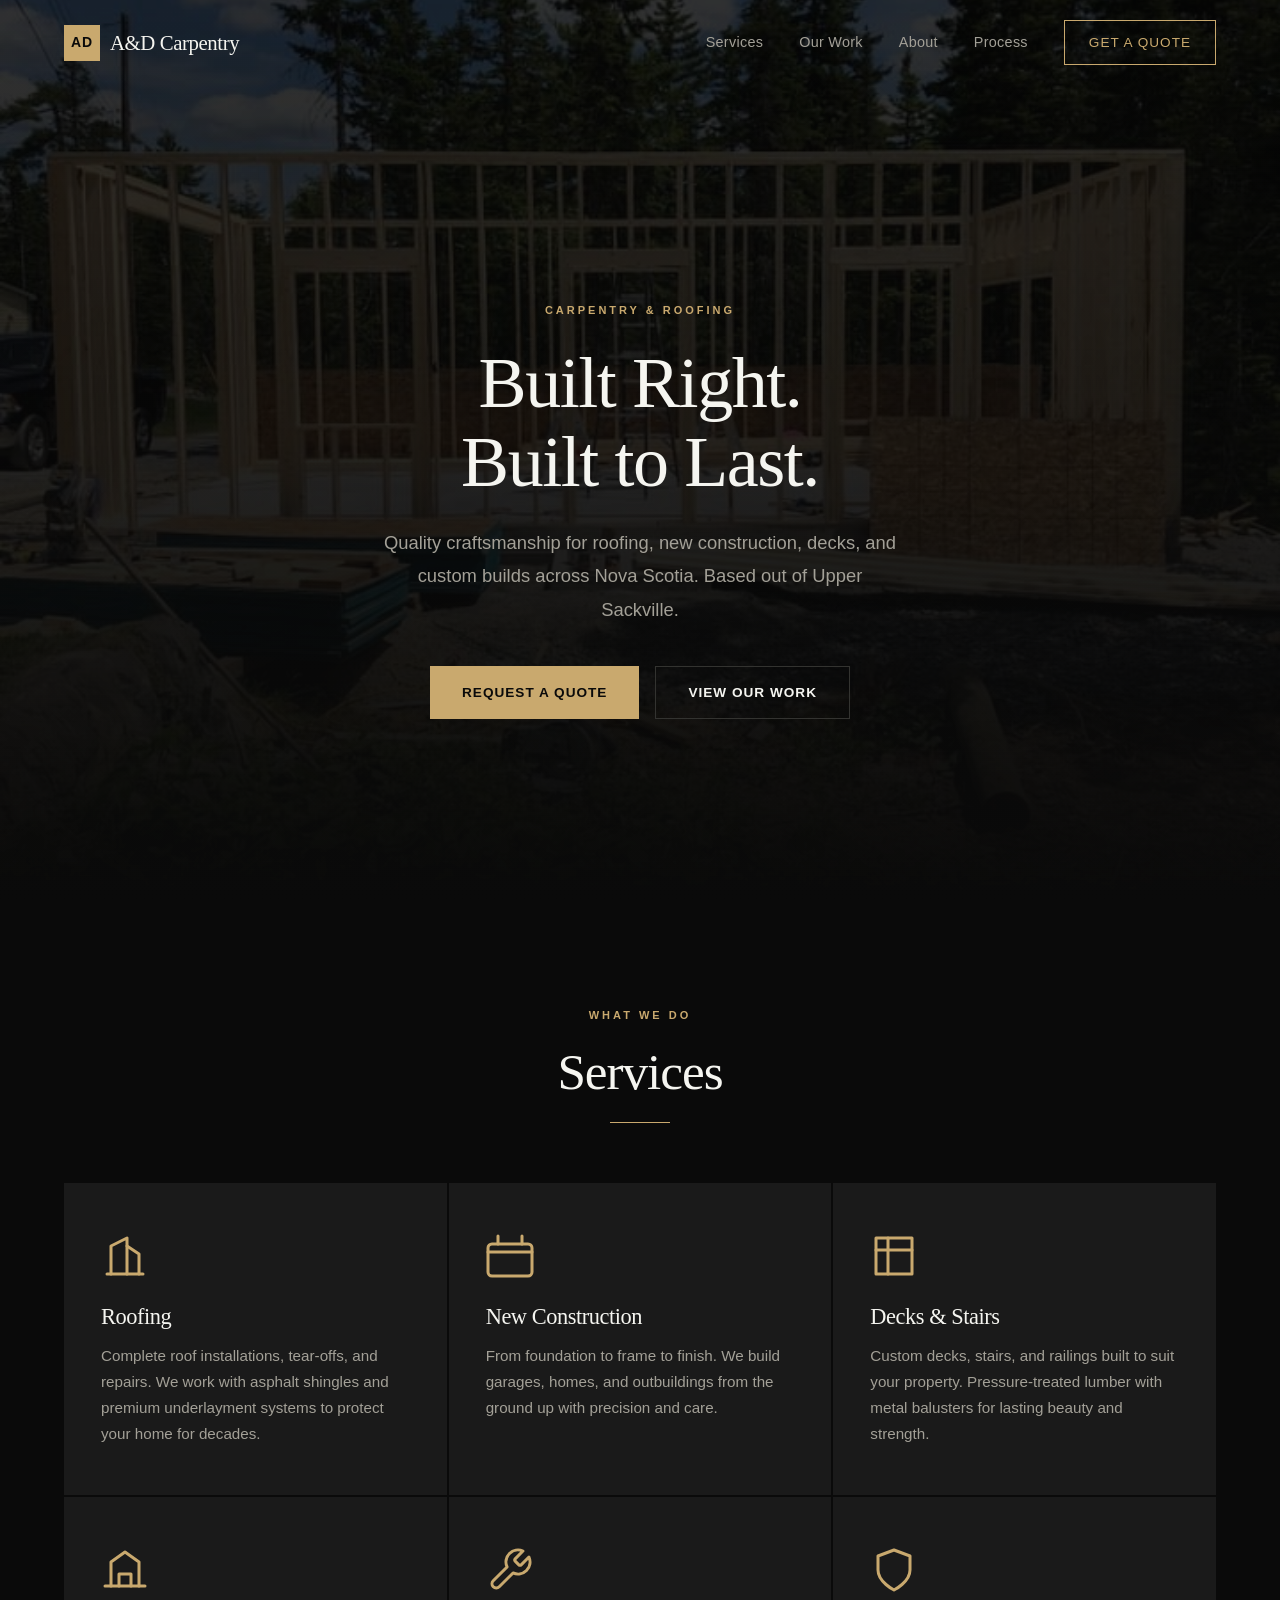
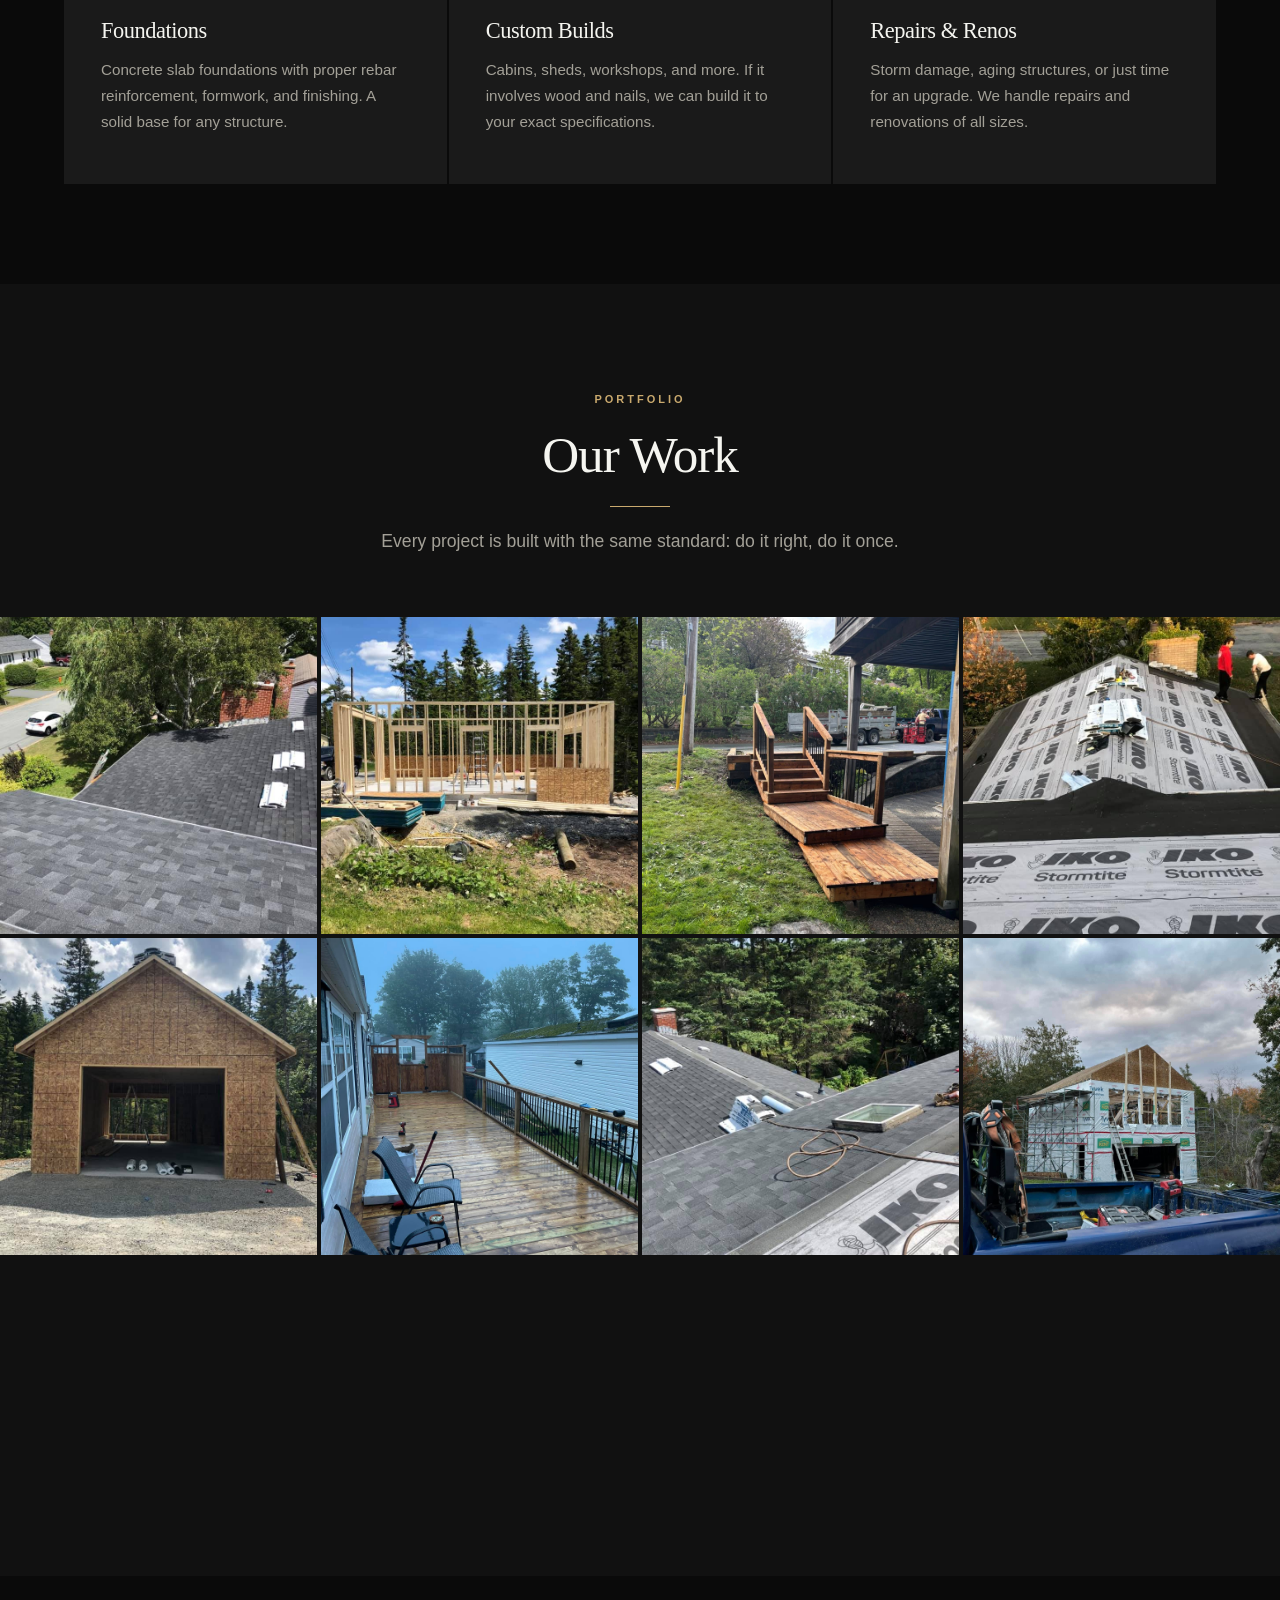
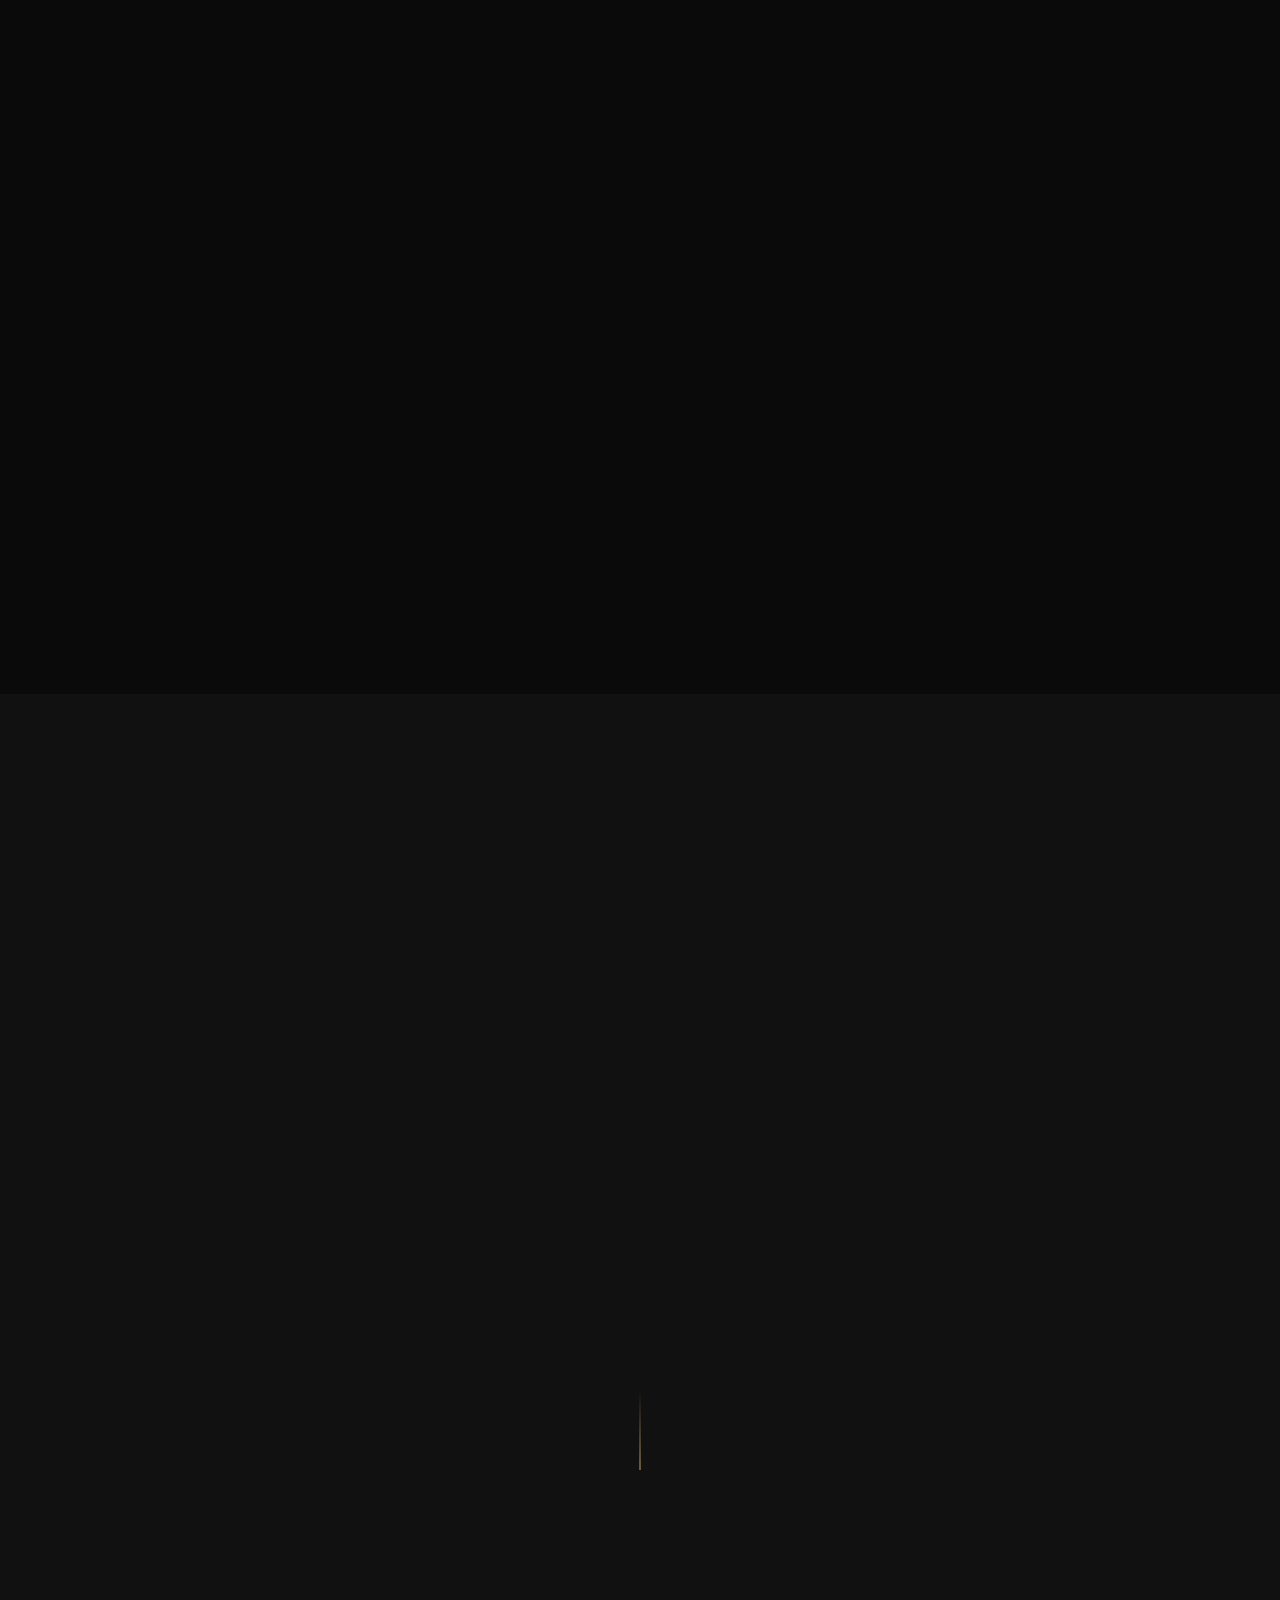
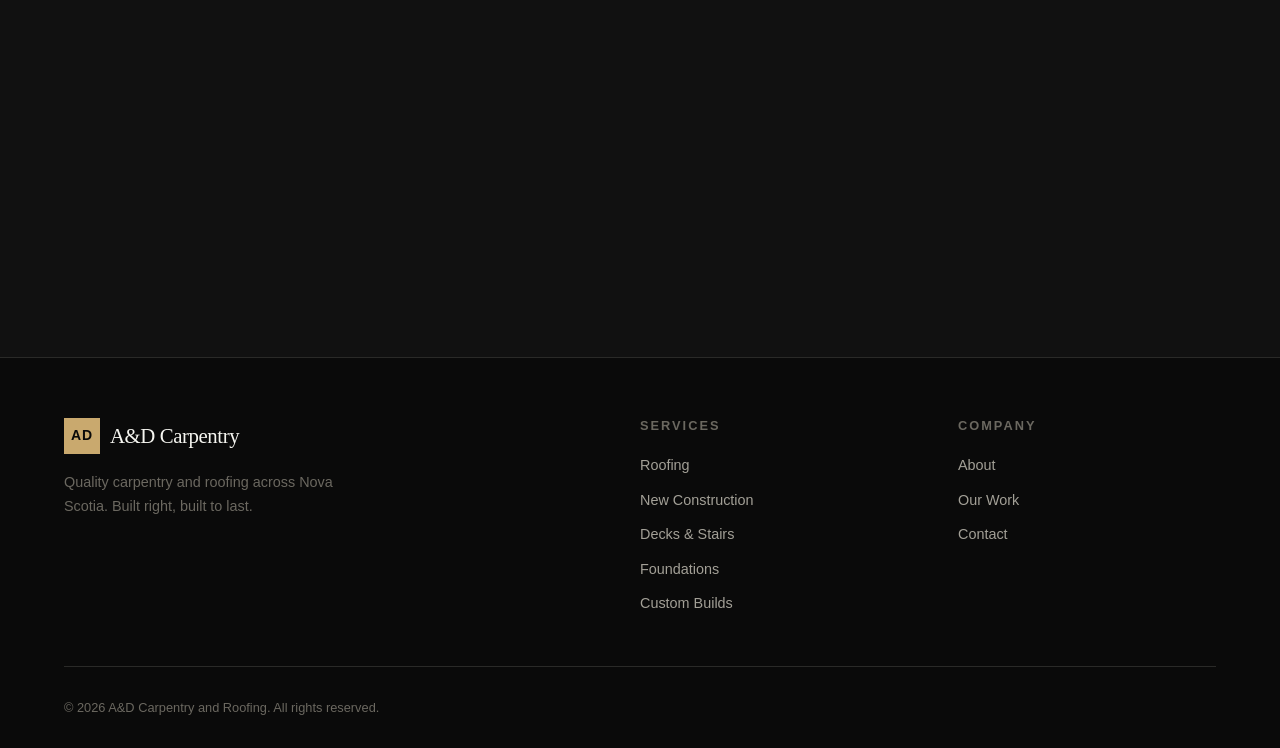
==== index.html @ d1810c93 "Center hero text and buttons on homepage Co-Authored-By: Claude Opus 4.6 <noreply@anthropic.com>" ====
<!DOCTYPE html>
<html lang="en">
<head>
  <meta charset="UTF-8">
  <meta name="viewport" content="width=device-width, initial-scale=1.0">
  <title>A&D Carpentry and Roofing | Nova Scotia</title>
  <meta name="description" content="Premium carpentry and roofing services in Nova Scotia. New construction, roofing, decks, foundations, and custom builds by Andrew and the A&D team.">
  <link rel="stylesheet" href="css/styles.css">
  <link rel="icon" type="image/svg+xml" href="data:image/svg+xml,%3Csvg xmlns='http://www.w3.org/2000/svg' viewBox='0 0 32 32'%3E%3Crect width='32' height='32' fill='%23c9a96e'/%3E%3Ctext x='50%25' y='55%25' dominant-baseline='middle' text-anchor='middle' fill='%230a0a0a' font-family='Georgia' font-weight='400' font-size='15'%3EAD%3C/text%3E%3C/svg%3E">
</head>
<body>

  <!-- Navigation -->
  <nav class="navbar" id="navbar">
    <div class="container">
      <a href="index" class="nav-logo">
        <div class="nav-logo-icon">AD</div>
        A&D Carpentry
      </a>
      <div class="nav-links" id="navLinks">
        <a href="#services">Services</a>
        <a href="#work">Our Work</a>
        <a href="#about">About</a>
        <a href="#process">Process</a>
        <a href="contact" class="nav-cta">Get a Quote</a>
      </div>
      <button class="nav-toggle" id="navToggle" aria-label="Toggle menu">
        <span></span>
        <span></span>
        <span></span>
      </button>
    </div>
  </nav>

  <!-- Hero -->
  <section class="hero">
    <div class="hero-bg">
      <img src="images/a5.jpg" alt="A&D Carpentry building project">
    </div>
    <div class="container">
      <div class="hero-content fade-in">
        <span class="hero-label">Carpentry & Roofing</span>
        <h1>Built Right.<br>Built to Last.</h1>
        <p>Quality craftsmanship for roofing, new construction, decks, and custom builds across Nova Scotia. Based out of Upper Sackville.</p>
        <div class="hero-buttons">
          <a href="contact" class="btn btn-primary">Request a Quote</a>
          <a href="#work" class="btn btn-outline">View Our Work</a>
        </div>
      </div>
    </div>
  </section>

  <!-- Services -->
  <section class="section" id="services">
    <div class="container">
      <div class="text-center fade-in">
        <span class="section-label">What We Do</span>
        <h2 class="section-title">Services</h2>
        <div class="divider"></div>
      </div>

      <div class="services-grid stagger-children">
        <div class="service-card">
          <div class="service-icon">
            <svg xmlns="http://www.w3.org/2000/svg" viewBox="0 0 24 24" stroke-linecap="round" stroke-linejoin="round"><path d="M3 21h18"/><path d="M5 21V7l8-4v18"/><path d="M19 21V11l-6-4"/></svg>
          </div>
          <h3>Roofing</h3>
          <p>Complete roof installations, tear-offs, and repairs. We work with asphalt shingles and premium underlayment systems to protect your home for decades.</p>
        </div>
        <div class="service-card">
          <div class="service-icon">
            <svg xmlns="http://www.w3.org/2000/svg" viewBox="0 0 24 24" stroke-linecap="round" stroke-linejoin="round"><rect x="1" y="6" width="22" height="16" rx="2"/><path d="M1 10h22"/><path d="M6 6V2"/><path d="M18 6V2"/></svg>
          </div>
          <h3>New Construction</h3>
          <p>From foundation to frame to finish. We build garages, homes, and outbuildings from the ground up with precision and care.</p>
        </div>
        <div class="service-card">
          <div class="service-icon">
            <svg xmlns="http://www.w3.org/2000/svg" viewBox="0 0 24 24" stroke-linecap="round" stroke-linejoin="round"><path d="M3 3h18v18H3z"/><path d="M3 9h18"/><path d="M9 3v18"/></svg>
          </div>
          <h3>Decks & Stairs</h3>
          <p>Custom decks, stairs, and railings built to suit your property. Pressure-treated lumber with metal balusters for lasting beauty and strength.</p>
        </div>
        <div class="service-card">
          <div class="service-icon">
            <svg xmlns="http://www.w3.org/2000/svg" viewBox="0 0 24 24" stroke-linecap="round" stroke-linejoin="round"><path d="M2 20h20"/><path d="M5 20V8l7-5 7 5v12"/><path d="M9 20v-6h6v6"/></svg>
          </div>
          <h3>Foundations</h3>
          <p>Concrete slab foundations with proper rebar reinforcement, formwork, and finishing. A solid base for any structure.</p>
        </div>
        <div class="service-card">
          <div class="service-icon">
            <svg xmlns="http://www.w3.org/2000/svg" viewBox="0 0 24 24" stroke-linecap="round" stroke-linejoin="round"><path d="M14.7 6.3a1 1 0 0 0 0 1.4l1.6 1.6a1 1 0 0 0 1.4 0l3.77-3.77a6 6 0 0 1-7.94 7.94l-6.91 6.91a2.12 2.12 0 0 1-3-3l6.91-6.91a6 6 0 0 1 7.94-7.94l-3.76 3.76z"/></svg>
          </div>
          <h3>Custom Builds</h3>
          <p>Cabins, sheds, workshops, and more. If it involves wood and nails, we can build it to your exact specifications.</p>
        </div>
        <div class="service-card">
          <div class="service-icon">
            <svg xmlns="http://www.w3.org/2000/svg" viewBox="0 0 24 24" stroke-linecap="round" stroke-linejoin="round"><path d="M12 22s8-4 8-10V5l-8-3-8 3v7c0 6 8 10 8 10z"/></svg>
          </div>
          <h3>Repairs & Renos</h3>
          <p>Storm damage, aging structures, or just time for an upgrade. We handle repairs and renovations of all sizes.</p>
        </div>
      </div>
    </div>
  </section>

  <!-- Gallery -->
  <section class="section" id="work" style="background: var(--bg-secondary); padding-bottom: 0;">
    <div class="container">
      <div class="text-center fade-in">
        <span class="section-label">Portfolio</span>
        <h2 class="section-title">Our Work</h2>
        <div class="divider"></div>
        <p class="section-subtitle" style="margin: 0 auto;">Every project is built with the same standard: do it right, do it once.</p>
      </div>
    </div>
    <div class="gallery-grid" style="margin-top: 60px;">
      <div class="gallery-item scale-in"><img src="images/an.jpg" alt="Roofing project - shingle installation"></div>
      <div class="gallery-item scale-in"><img src="images/a5.jpg" alt="New construction framing"></div>
      <div class="gallery-item scale-in"><img src="images/an7.jpg" alt="Custom deck with stairs and railings"></div>
      <div class="gallery-item scale-in"><img src="images/and1.jpg" alt="Roof underlayment installation"></div>
      <div class="gallery-item scale-in"><img src="images/a6.jpg" alt="Garage construction"></div>
      <div class="gallery-item scale-in"><img src="images/an10.jpg" alt="Finished deck with metal railings"></div>
      <div class="gallery-item scale-in"><img src="images/and2.jpg" alt="Completed roof with skylights"></div>
      <div class="gallery-item scale-in"><img src="images/an9.jpg" alt="New home construction"></div>
      <div class="gallery-item scale-in"><img src="images/a4.jpg" alt="Concrete foundation slab"></div>
      <div class="gallery-item scale-in"><img src="images/an3.jpg" alt="Foundation formwork with rebar"></div>
      <div class="gallery-item scale-in"><img src="images/and.jpg" alt="Cabin build in progress"></div>
      <div class="gallery-item scale-in"><img src="images/and3.jpg" alt="Roofing work in progress"></div>
    </div>
  </section>

  <!-- About -->
  <section class="section" id="about">
    <div class="container">
      <div class="about-grid">
        <div class="about-image slide-left">
          <img src="images/an9.jpg" alt="A&D Carpentry construction project">
        </div>
        <div class="about-text slide-right">
          <span class="section-label">About Us</span>
          <h2>Honest Work,<br>Every Time</h2>
          <p>A&D Carpentry and Roofing is based out of Upper Sackville, Nova Scotia, owned and operated by Andrew. We take pride in doing things the right way — quality materials, solid craftsmanship, and clear communication from start to finish.</p>
          <p>Whether it's a full roof replacement, a new garage build, or a custom deck, we treat every project like it's our own. No shortcuts, no surprises.</p>
          <div class="about-stats">
            <div>
              <span class="stat-number">100%</span>
              <span class="stat-label">Hands-On</span>
            </div>
            <div>
              <span class="stat-number">NS</span>
              <span class="stat-label">Based</span>
            </div>
            <div>
              <span class="stat-number">A&D</span>
              <span class="stat-label">Quality</span>
            </div>
          </div>
        </div>
      </div>
    </div>
  </section>

  <!-- Process -->
  <section class="section" id="process" style="background: var(--bg-secondary);">
    <div class="container">
      <div class="text-center fade-in">
        <span class="section-label">How It Works</span>
        <h2 class="section-title">Our Process</h2>
        <div class="divider"></div>
      </div>

      <div class="process-grid stagger-children">
        <div class="process-step">
          <div class="process-number">01</div>
          <h3>Consultation</h3>
          <p>Tell us about your project. We'll discuss your needs, timeline, and budget to make sure we're the right fit.</p>
        </div>
        <div class="process-step">
          <div class="process-number">02</div>
          <h3>Site Visit & Quote</h3>
          <p>We visit your property, take measurements, and provide a clear, detailed quote with no hidden costs.</p>
        </div>
        <div class="process-step">
          <div class="process-number">03</div>
          <h3>Build</h3>
          <p>Once approved, we get to work. We keep you updated throughout and maintain a clean, safe job site.</p>
        </div>
        <div class="process-step">
          <div class="process-number">04</div>
          <h3>Walkthrough</h3>
          <p>When the job is done, we walk through everything together to make sure you're completely satisfied.</p>
        </div>
      </div>
    </div>
  </section>

  <!-- CTA -->
  <section class="cta-section">
    <div class="container scale-in">
      <span class="section-label">Ready to Build?</span>
      <h2>Let's Talk About<br>Your Project</h2>
      <p>Get in touch for a free consultation and quote. No pressure, no obligations.</p>
      <a href="contact" class="btn btn-primary">Get a Free Quote</a>
    </div>
  </section>

  <!-- Footer -->
  <footer class="footer">
    <div class="container">
      <div class="footer-grid">
        <div class="footer-brand">
          <a href="index" class="nav-logo">
            <div class="nav-logo-icon">AD</div>
            A&D Carpentry
          </a>
          <p>Quality carpentry and roofing across Nova Scotia. Built right, built to last.</p>
        </div>
        <div class="footer-col">
          <h4>Services</h4>
          <a href="#services">Roofing</a>
          <a href="#services">New Construction</a>
          <a href="#services">Decks & Stairs</a>
          <a href="#services">Foundations</a>
          <a href="#services">Custom Builds</a>
        </div>
        <div class="footer-col">
          <h4>Company</h4>
          <a href="#about">About</a>
          <a href="#work">Our Work</a>
          <a href="contact">Contact</a>
        </div>
      </div>
      <div class="footer-bottom">
        <p>&copy; 2026 A&D Carpentry and Roofing. All rights reserved.</p>
      </div>
    </div>
  </footer>

  <script src="js/script.js"></script>
</body>
</html>
---- css/styles.css ----
/* ===== RESET & BASE ===== */
*, *::before, *::after {
  margin: 0;
  padding: 0;
  box-sizing: border-box;
}

:root {
  --bg-primary: #0a0a0a;
  --bg-secondary: #111111;
  --bg-card: #1a1a1a;
  --bg-card-hover: #222222;
  --text-primary: #f5f5f0;
  --text-secondary: #a3a097;
  --text-muted: #6b6860;
  --accent: #c9a96e;
  --accent-hover: #dbb97e;
  --accent-dark: #a68b52;
  --border: #2a2a28;
  --border-light: #333330;
  --font-main: 'Inter', -apple-system, BlinkMacSystemFont, 'Segoe UI', sans-serif;
  --font-display: 'Georgia', 'Times New Roman', serif;
  --container: 1200px;
  --radius: 4px;
  --transition: 0.3s ease;
}

html {
  scroll-behavior: smooth;
  -webkit-font-smoothing: antialiased;
}

body {
  font-family: var(--font-main);
  background: var(--bg-primary);
  color: var(--text-primary);
  line-height: 1.7;
  overflow-x: hidden;
}

a {
  color: inherit;
  text-decoration: none;
}

img {
  max-width: 100%;
  display: block;
}

.container {
  max-width: var(--container);
  margin: 0 auto;
  padding: 0 24px;
}

/* ===== TYPOGRAPHY ===== */
h1, h2, h3, h4 {
  font-family: var(--font-display);
  font-weight: 400;
  line-height: 1.2;
  letter-spacing: -0.02em;
}

.section-label {
  display: inline-block;
  font-size: 11px;
  font-weight: 600;
  letter-spacing: 3px;
  text-transform: uppercase;
  color: var(--accent);
  margin-bottom: 16px;
  font-family: var(--font-main);
}

.section-title {
  font-size: clamp(2rem, 4vw, 3.2rem);
  color: var(--text-primary);
  margin-bottom: 20px;
}

.section-subtitle {
  font-size: 1.1rem;
  color: var(--text-secondary);
  max-width: 600px;
  line-height: 1.7;
}

/* ===== NAVBAR ===== */
.navbar {
  position: fixed;
  top: 0;
  left: 0;
  right: 0;
  z-index: 1000;
  padding: 20px 0;
  transition: all var(--transition);
  background: transparent;
}

.navbar.scrolled {
  background: rgba(10, 10, 10, 0.95);
  backdrop-filter: blur(20px);
  padding: 14px 0;
  border-bottom: 1px solid var(--border);
}

.navbar .container {
  display: flex;
  align-items: center;
  justify-content: space-between;
}

.nav-logo {
  display: flex;
  align-items: center;
  gap: 10px;
  font-family: var(--font-display);
  font-size: 1.3rem;
  color: var(--text-primary);
  letter-spacing: -0.02em;
}

.nav-logo-icon {
  width: 36px;
  height: 36px;
  background: var(--accent);
  color: var(--bg-primary);
  display: flex;
  align-items: center;
  justify-content: center;
  font-weight: 700;
  font-size: 14px;
  font-family: var(--font-main);
  letter-spacing: 1px;
}

.nav-links {
  display: flex;
  align-items: center;
  gap: 36px;
}

.nav-links a {
  font-size: 0.9rem;
  color: var(--text-secondary);
  transition: color var(--transition);
  letter-spacing: 0.02em;
}

.nav-links a:hover,
.nav-links a.active {
  color: var(--text-primary);
}

.nav-cta {
  padding: 10px 24px !important;
  border: 1px solid var(--accent) !important;
  color: var(--accent) !important;
  font-size: 0.85rem !important;
  letter-spacing: 1px !important;
  text-transform: uppercase;
  transition: all var(--transition) !important;
}

.nav-cta:hover {
  background: var(--accent) !important;
  color: var(--bg-primary) !important;
}

.nav-toggle {
  display: none;
  flex-direction: column;
  gap: 5px;
  background: none;
  border: none;
  cursor: pointer;
  padding: 4px;
}

.nav-toggle span {
  width: 24px;
  height: 1.5px;
  background: var(--text-primary);
  transition: all var(--transition);
}

.nav-toggle.active span:nth-child(1) {
  transform: rotate(45deg) translate(4px, 4px);
}

.nav-toggle.active span:nth-child(2) {
  opacity: 0;
}

.nav-toggle.active span:nth-child(3) {
  transform: rotate(-45deg) translate(5px, -5px);
}

/* ===== HERO ===== */
.hero {
  min-height: 100vh;
  display: flex;
  align-items: center;
  position: relative;
  overflow: hidden;
}

.hero-bg {
  position: absolute;
  inset: 0;
  z-index: 0;
}

.hero-bg img {
  width: 100%;
  height: 100%;
  object-fit: cover;
  filter: brightness(0.3);
}

.hero-bg::after {
  content: '';
  position: absolute;
  inset: 0;
  background: linear-gradient(
    to bottom,
    rgba(10, 10, 10, 0.4) 0%,
    rgba(10, 10, 10, 0.6) 50%,
    rgba(10, 10, 10, 1) 100%
  );
}

.hero .container {
  position: relative;
  z-index: 1;
}

.hero-content {
  max-width: 700px;
  margin: 0 auto;
  padding-top: 120px;
  text-align: center;
}

.hero-label {
  font-size: 11px;
  font-weight: 600;
  letter-spacing: 3px;
  text-transform: uppercase;
  color: var(--accent);
  margin-bottom: 24px;
  display: block;
}

.hero h1 {
  font-size: clamp(2.8rem, 6vw, 4.5rem);
  color: var(--text-primary);
  margin-bottom: 24px;
  line-height: 1.1;
}

.hero p {
  font-size: 1.15rem;
  color: var(--text-secondary);
  margin: 0 auto 40px;
  max-width: 520px;
  line-height: 1.8;
}

.hero-buttons {
  display: flex;
  gap: 16px;
  flex-wrap: wrap;
  justify-content: center;
}

/* ===== BUTTONS ===== */
.btn {
  display: inline-flex;
  align-items: center;
  gap: 8px;
  padding: 14px 32px;
  font-size: 0.85rem;
  font-weight: 600;
  letter-spacing: 1px;
  text-transform: uppercase;
  font-family: var(--font-main);
  transition: all var(--transition);
  cursor: pointer;
  border: none;
}

.btn-primary {
  background: var(--accent);
  color: var(--bg-primary);
}

.btn-primary:hover {
  background: var(--accent-hover);
}

.btn-outline {
  background: transparent;
  color: var(--text-primary);
  border: 1px solid var(--border-light);
}

.btn-outline:hover {
  border-color: var(--accent);
  color: var(--accent);
}

/* ===== SECTIONS ===== */
.section {
  padding: 100px 0;
}

.text-center {
  text-align: center;
}

/* ===== SERVICES ===== */
.services-grid {
  display: grid;
  grid-template-columns: repeat(3, 1fr);
  gap: 2px;
  margin-top: 60px;
}

.service-card {
  background: var(--bg-card);
  padding: 48px 36px;
  transition: all var(--transition);
  position: relative;
  border: 1px solid transparent;
}

.service-card:hover {
  background: var(--bg-card-hover);
  border-color: var(--border);
}

.service-icon {
  width: 48px;
  height: 48px;
  margin-bottom: 24px;
}

.service-icon svg {
  width: 100%;
  height: 100%;
  stroke: var(--accent);
  fill: none;
  stroke-width: 1.5;
}

.service-card h3 {
  font-size: 1.4rem;
  margin-bottom: 12px;
  color: var(--text-primary);
}

.service-card p {
  color: var(--text-secondary);
  font-size: 0.95rem;
  line-height: 1.7;
}

/* ===== GALLERY ===== */
.gallery-grid {
  display: grid;
  grid-template-columns: repeat(4, 1fr);
  gap: 4px;
  margin-top: 60px;
}

.gallery-item {
  position: relative;
  aspect-ratio: 1;
  overflow: hidden;
  cursor: pointer;
}

.gallery-item img {
  width: 100%;
  height: 100%;
  object-fit: cover;
  transition: transform 0.6s ease;
}

.gallery-item:hover img {
  transform: scale(1.05);
}

.gallery-item::after {
  content: '';
  position: absolute;
  inset: 0;
  background: rgba(10, 10, 10, 0.3);
  opacity: 0;
  transition: opacity var(--transition);
}

.gallery-item:hover::after {
  opacity: 1;
}

.gallery-item.wide {
  grid-column: span 2;
  aspect-ratio: 2/1;
}

/* ===== ABOUT ===== */
.about-grid {
  display: grid;
  grid-template-columns: 1fr 1fr;
  gap: 80px;
  align-items: center;
}

.about-image {
  position: relative;
}

.about-image img {
  width: 100%;
  height: 500px;
  object-fit: cover;
}

.about-image::before {
  content: '';
  position: absolute;
  top: -12px;
  left: -12px;
  right: 12px;
  bottom: 12px;
  border: 1px solid var(--accent);
  z-index: -1;
}

.about-text h2 {
  font-size: clamp(2rem, 3.5vw, 2.8rem);
  margin-bottom: 24px;
}

.about-text p {
  color: var(--text-secondary);
  margin-bottom: 20px;
  font-size: 1.05rem;
}

.about-stats {
  display: grid;
  grid-template-columns: repeat(3, 1fr);
  gap: 24px;
  margin-top: 40px;
  padding-top: 40px;
  border-top: 1px solid var(--border);
}

.stat-number {
  font-family: var(--font-display);
  font-size: 2.4rem;
  color: var(--accent);
  display: block;
  line-height: 1;
  margin-bottom: 8px;
}

.stat-label {
  font-size: 0.85rem;
  color: var(--text-muted);
  text-transform: uppercase;
  letter-spacing: 1px;
}

/* ===== PROCESS ===== */
.process-grid {
  display: grid;
  grid-template-columns: repeat(4, 1fr);
  gap: 2px;
  margin-top: 60px;
}

.process-step {
  background: var(--bg-card);
  padding: 48px 32px;
  position: relative;
}

.process-number {
  font-family: var(--font-display);
  font-size: 4rem;
  color: var(--border);
  line-height: 1;
  margin-bottom: 20px;
}

.process-step h3 {
  font-size: 1.2rem;
  margin-bottom: 12px;
  color: var(--text-primary);
}

.process-step p {
  color: var(--text-secondary);
  font-size: 0.9rem;
  line-height: 1.7;
}

/* ===== CTA ===== */
.cta-section {
  padding: 120px 0;
  background: var(--bg-secondary);
  text-align: center;
  position: relative;
  overflow: hidden;
}

.cta-section::before {
  content: '';
  position: absolute;
  top: 0;
  left: 50%;
  transform: translateX(-50%);
  width: 1px;
  height: 80px;
  background: linear-gradient(to bottom, transparent, var(--accent));
}

.cta-section h2 {
  font-size: clamp(2rem, 4vw, 3rem);
  margin-bottom: 20px;
}

.cta-section p {
  color: var(--text-secondary);
  font-size: 1.1rem;
  max-width: 500px;
  margin: 0 auto 40px;
}

/* ===== CONTACT FORM ===== */
.contact-grid {
  display: grid;
  grid-template-columns: 1fr 1fr;
  gap: 80px;
}

.contact-info h2 {
  font-size: 2.4rem;
  margin-bottom: 20px;
}

.contact-info > p {
  color: var(--text-secondary);
  margin-bottom: 40px;
  font-size: 1.05rem;
}

.contact-detail {
  display: flex;
  gap: 16px;
  align-items: flex-start;
  margin-bottom: 28px;
}

.contact-detail-icon {
  width: 20px;
  height: 20px;
  flex-shrink: 0;
  margin-top: 4px;
}

.contact-detail-icon svg {
  width: 100%;
  height: 100%;
  stroke: var(--accent);
  fill: none;
  stroke-width: 1.5;
}

.contact-detail h4 {
  font-family: var(--font-main);
  font-size: 0.85rem;
  font-weight: 600;
  letter-spacing: 1px;
  text-transform: uppercase;
  color: var(--text-primary);
  margin-bottom: 4px;
}

.contact-detail p {
  color: var(--text-secondary);
  font-size: 0.95rem;
}

.contact-form {
  display: flex;
  flex-direction: column;
  gap: 20px;
}

.form-row {
  display: grid;
  grid-template-columns: 1fr 1fr;
  gap: 20px;
}

.form-group {
  display: flex;
  flex-direction: column;
  gap: 8px;
}

.form-group label {
  font-size: 0.8rem;
  font-weight: 600;
  letter-spacing: 1px;
  text-transform: uppercase;
  color: var(--text-muted);
}

.form-group input,
.form-group select,
.form-group textarea {
  background: var(--bg-card);
  border: 1px solid var(--border);
  color: var(--text-primary);
  padding: 14px 16px;
  font-size: 0.95rem;
  font-family: var(--font-main);
  transition: border-color var(--transition);
  outline: none;
  border-radius: 0;
  -webkit-appearance: none;
}

.form-group input:focus,
.form-group select:focus,
.form-group textarea:focus {
  border-color: var(--accent);
}

.form-group textarea {
  min-height: 140px;
  resize: vertical;
}

.form-group select {
  cursor: pointer;
}

.form-submit {
  background: var(--accent);
  color: var(--bg-primary);
  border: none;
  padding: 16px 32px;
  font-size: 0.85rem;
  font-weight: 600;
  letter-spacing: 1px;
  text-transform: uppercase;
  font-family: var(--font-main);
  cursor: pointer;
  transition: all var(--transition);
  width: fit-content;
}

.form-submit:hover {
  background: var(--accent-hover);
}

.form-submit:disabled {
  opacity: 0.6;
  cursor: not-allowed;
}

/* ===== FOOTER ===== */
.footer {
  padding: 60px 0 30px;
  border-top: 1px solid var(--border);
}

.footer-grid {
  display: grid;
  grid-template-columns: 2fr 1fr 1fr;
  gap: 60px;
  margin-bottom: 40px;
}

.footer-brand p {
  color: var(--text-muted);
  font-size: 0.9rem;
  margin-top: 16px;
  max-width: 300px;
}

.footer-col h4 {
  font-family: var(--font-main);
  font-size: 0.8rem;
  font-weight: 600;
  letter-spacing: 2px;
  text-transform: uppercase;
  color: var(--text-muted);
  margin-bottom: 20px;
}

.footer-col a {
  display: block;
  color: var(--text-secondary);
  font-size: 0.9rem;
  margin-bottom: 10px;
  transition: color var(--transition);
}

.footer-col a:hover {
  color: var(--accent);
}

.footer-bottom {
  padding-top: 30px;
  border-top: 1px solid var(--border);
  display: flex;
  justify-content: space-between;
  align-items: center;
}

.footer-bottom p {
  color: var(--text-muted);
  font-size: 0.8rem;
}

/* ===== PAGE HEADER ===== */
.page-header {
  padding: 180px 0 80px;
  background: var(--bg-secondary);
  border-bottom: 1px solid var(--border);
}

/* ===== ANIMATIONS ===== */
.fade-in {
  opacity: 0;
  transform: translateY(30px);
  transition: opacity 0.8s ease, transform 0.8s ease;
}

.fade-in.visible {
  opacity: 1;
  transform: translateY(0);
}

/* Slide from left */
.slide-left {
  opacity: 0;
  transform: translateX(-60px);
  transition: opacity 0.8s ease, transform 0.8s ease;
}

.slide-left.visible {
  opacity: 1;
  transform: translateX(0);
}

/* Slide from right */
.slide-right {
  opacity: 0;
  transform: translateX(60px);
  transition: opacity 0.8s ease, transform 0.8s ease;
}

.slide-right.visible {
  opacity: 1;
  transform: translateX(0);
}

/* Scale up */
.scale-in {
  opacity: 0;
  transform: scale(0.9);
  transition: opacity 0.8s ease, transform 0.8s ease;
}

.scale-in.visible {
  opacity: 1;
  transform: scale(1);
}

/* Staggered children */
.stagger-children > * {
  opacity: 0;
  transform: translateY(20px);
  transition: opacity 0.6s ease, transform 0.6s ease;
}

.stagger-children.visible > *:nth-child(1) { transition-delay: 0s; }
.stagger-children.visible > *:nth-child(2) { transition-delay: 0.1s; }
.stagger-children.visible > *:nth-child(3) { transition-delay: 0.2s; }
.stagger-children.visible > *:nth-child(4) { transition-delay: 0.3s; }
.stagger-children.visible > *:nth-child(5) { transition-delay: 0.4s; }
.stagger-children.visible > *:nth-child(6) { transition-delay: 0.5s; }

.stagger-children.visible > * {
  opacity: 1;
  transform: translateY(0);
}

/* Hero animations */
@keyframes heroFadeUp {
  from { opacity: 0; transform: translateY(40px); }
  to { opacity: 1; transform: translateY(0); }
}

@keyframes heroLineExpand {
  from { width: 0; }
  to { width: 60px; }
}

@keyframes heroBgZoom {
  from { transform: scale(1.1); }
  to { transform: scale(1); }
}

.hero-bg img {
  animation: heroBgZoom 8s ease-out forwards;
}

.hero-content .hero-label {
  animation: heroFadeUp 0.8s ease 0.2s both;
}

.hero-content h1 {
  animation: heroFadeUp 0.8s ease 0.4s both;
}

.hero-content p {
  animation: heroFadeUp 0.8s ease 0.6s both;
}

.hero-content .hero-buttons {
  animation: heroFadeUp 0.8s ease 0.8s both;
}

/* Divider animation */
.divider {
  width: 0;
  transition: width 0.8s ease;
}

.divider.visible {
  width: 60px;
}

/* Gallery hover lift */
.gallery-item {
  transition: transform 0.4s ease;
}

.gallery-item:hover {
  transform: translateY(-4px);
}

/* Service card line accent */
.service-card::after {
  content: '';
  position: absolute;
  bottom: 0;
  left: 0;
  width: 0;
  height: 2px;
  background: var(--accent);
  transition: width 0.4s ease;
}

.service-card:hover::after {
  width: 100%;
}

/* Process number glow */
.process-step:hover .process-number {
  color: var(--accent);
  transition: color 0.4s ease;
}

/* CTA line animation */
@keyframes lineGrow {
  from { height: 0; }
  to { height: 80px; }
}

.cta-section::before {
  animation: lineGrow 1s ease forwards;
}

/* Stat counter animation */
.stat-number {
  transition: color 0.4s ease;
}

/* Button hover effects */
.btn-primary {
  position: relative;
  overflow: hidden;
}

.btn-primary::after {
  content: '';
  position: absolute;
  top: 50%;
  left: 50%;
  width: 0;
  height: 0;
  background: rgba(255, 255, 255, 0.15);
  border-radius: 50%;
  transform: translate(-50%, -50%);
  transition: width 0.6s ease, height 0.6s ease;
}

.btn-primary:hover::after {
  width: 300px;
  height: 300px;
}

/* Nav link underline effect */
.nav-links a:not(.nav-cta) {
  position: relative;
}

.nav-links a:not(.nav-cta)::after {
  content: '';
  position: absolute;
  bottom: -4px;
  left: 0;
  width: 0;
  height: 1px;
  background: var(--accent);
  transition: width 0.3s ease;
}

.nav-links a:not(.nav-cta):hover::after {
  width: 100%;
}

/* ===== DIVIDER ===== */
.divider {
  height: 1px;
  background: var(--accent);
  margin: 20px auto;
}

/* ===== THANK YOU ===== */
.thankyou-content {
  min-height: 80vh;
  display: flex;
  align-items: center;
  text-align: center;
  padding-top: 100px;
}

.thankyou-icon svg {
  width: 64px;
  height: 64px;
  stroke: var(--accent);
  fill: none;
  stroke-width: 1.5;
  margin: 0 auto 24px;
}

/* ===== RESPONSIVE ===== */
@media (max-width: 1024px) {
  .services-grid {
    grid-template-columns: repeat(2, 1fr);
  }
  .gallery-grid {
    grid-template-columns: repeat(3, 1fr);
  }
  .gallery-item.wide {
    grid-column: span 1;
    aspect-ratio: 1;
  }
  .process-grid {
    grid-template-columns: repeat(2, 1fr);
  }
  .about-grid {
    gap: 40px;
  }
}

@media (max-width: 768px) {
  .nav-links {
    position: fixed;
    top: 0;
    right: -100%;
    width: 100%;
    height: 100vh;
    background: var(--bg-primary);
    flex-direction: column;
    justify-content: center;
    gap: 32px;
    transition: right var(--transition);
    z-index: 999;
  }

  .nav-links.open {
    right: 0;
  }

  .nav-links a {
    font-size: 1.2rem;
  }

  .nav-toggle {
    display: flex;
    z-index: 1001;
  }

  .hero h1 {
    font-size: clamp(2.2rem, 8vw, 3.5rem);
  }

  .hero-content {
    padding-top: 80px;
  }

  .services-grid {
    grid-template-columns: 1fr;
  }

  .gallery-grid {
    grid-template-columns: repeat(2, 1fr);
  }

  .about-grid {
    grid-template-columns: 1fr;
    gap: 40px;
  }

  .about-image::before {
    display: none;
  }

  .about-image img {
    height: 350px;
  }

  .process-grid {
    grid-template-columns: 1fr;
  }

  .contact-grid {
    grid-template-columns: 1fr;
    gap: 60px;
  }

  .footer-grid {
    grid-template-columns: 1fr;
    gap: 30px;
  }

  .footer-bottom {
    flex-direction: column;
    gap: 12px;
    text-align: center;
  }

  .form-row {
    grid-template-columns: 1fr;
  }

  .hero-buttons {
    flex-direction: column;
  }

  .btn {
    justify-content: center;
  }

  .section {
    padding: 70px 0;
  }
}
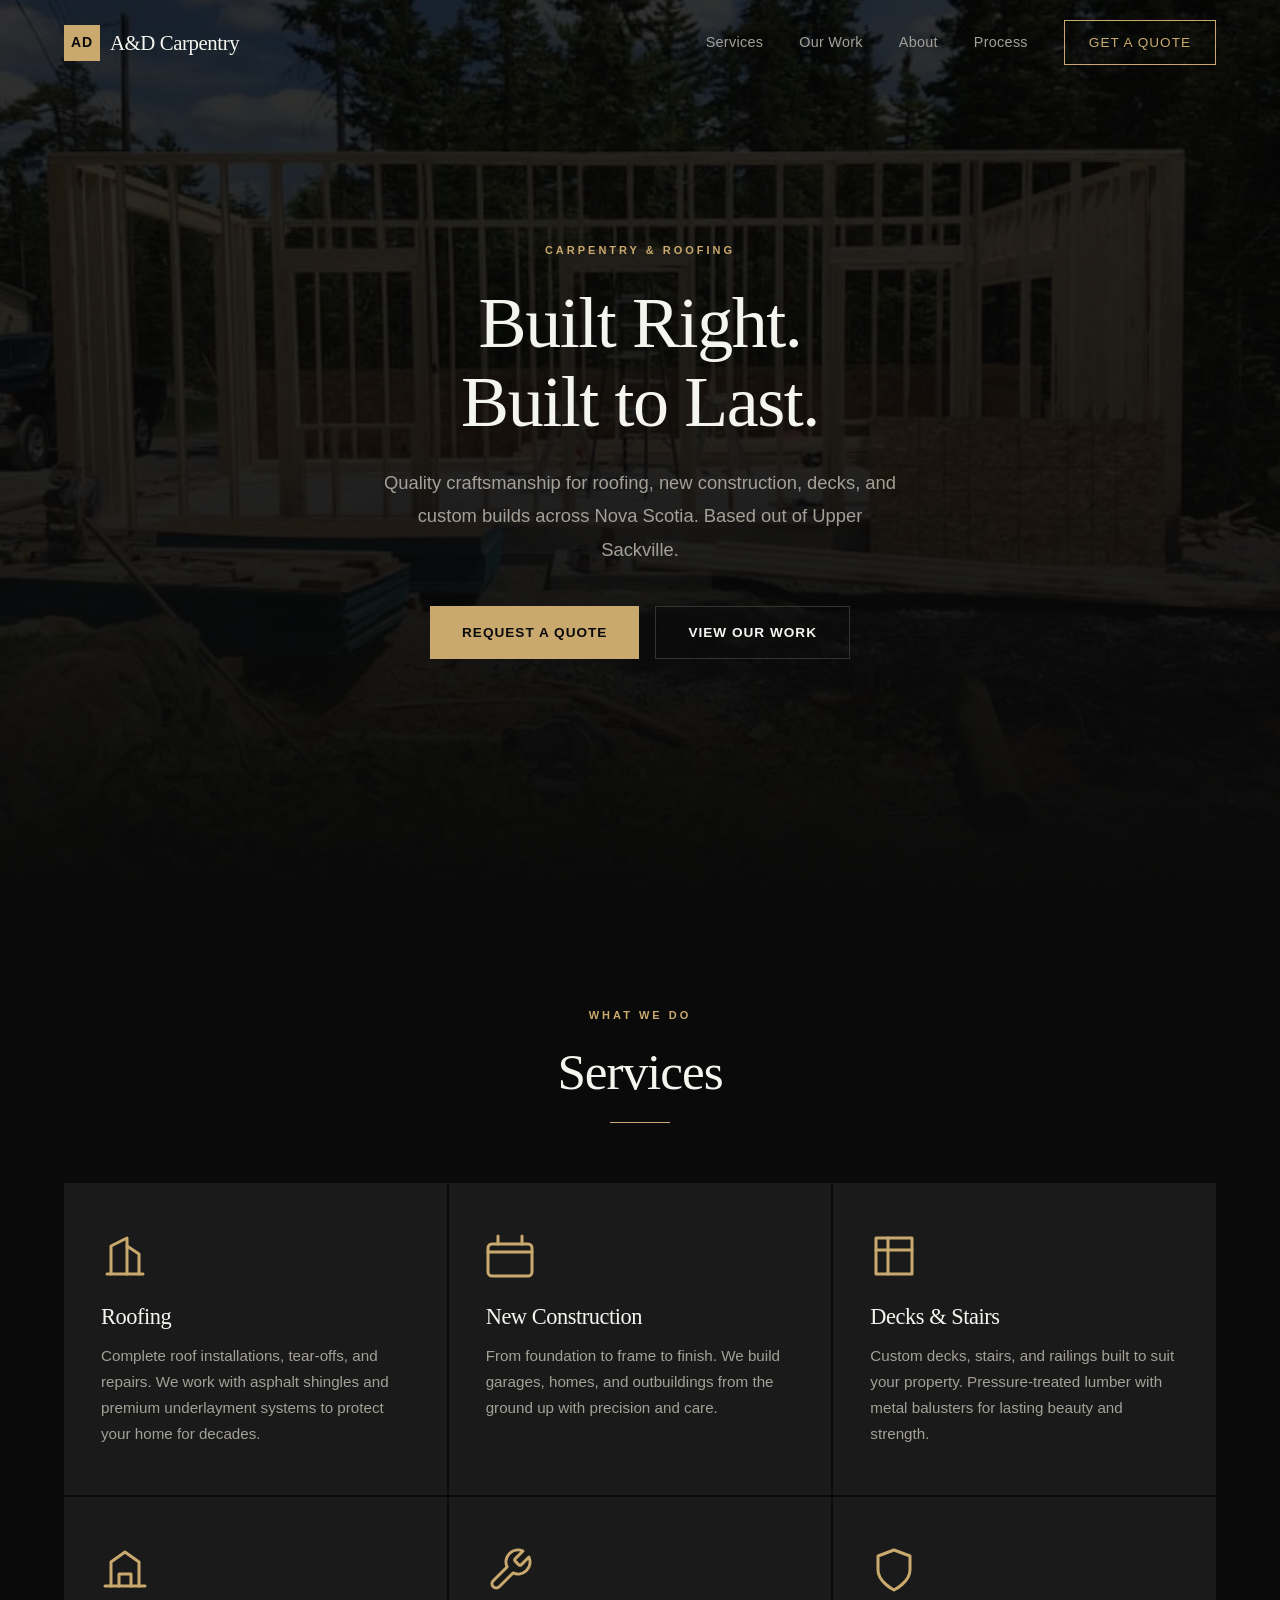
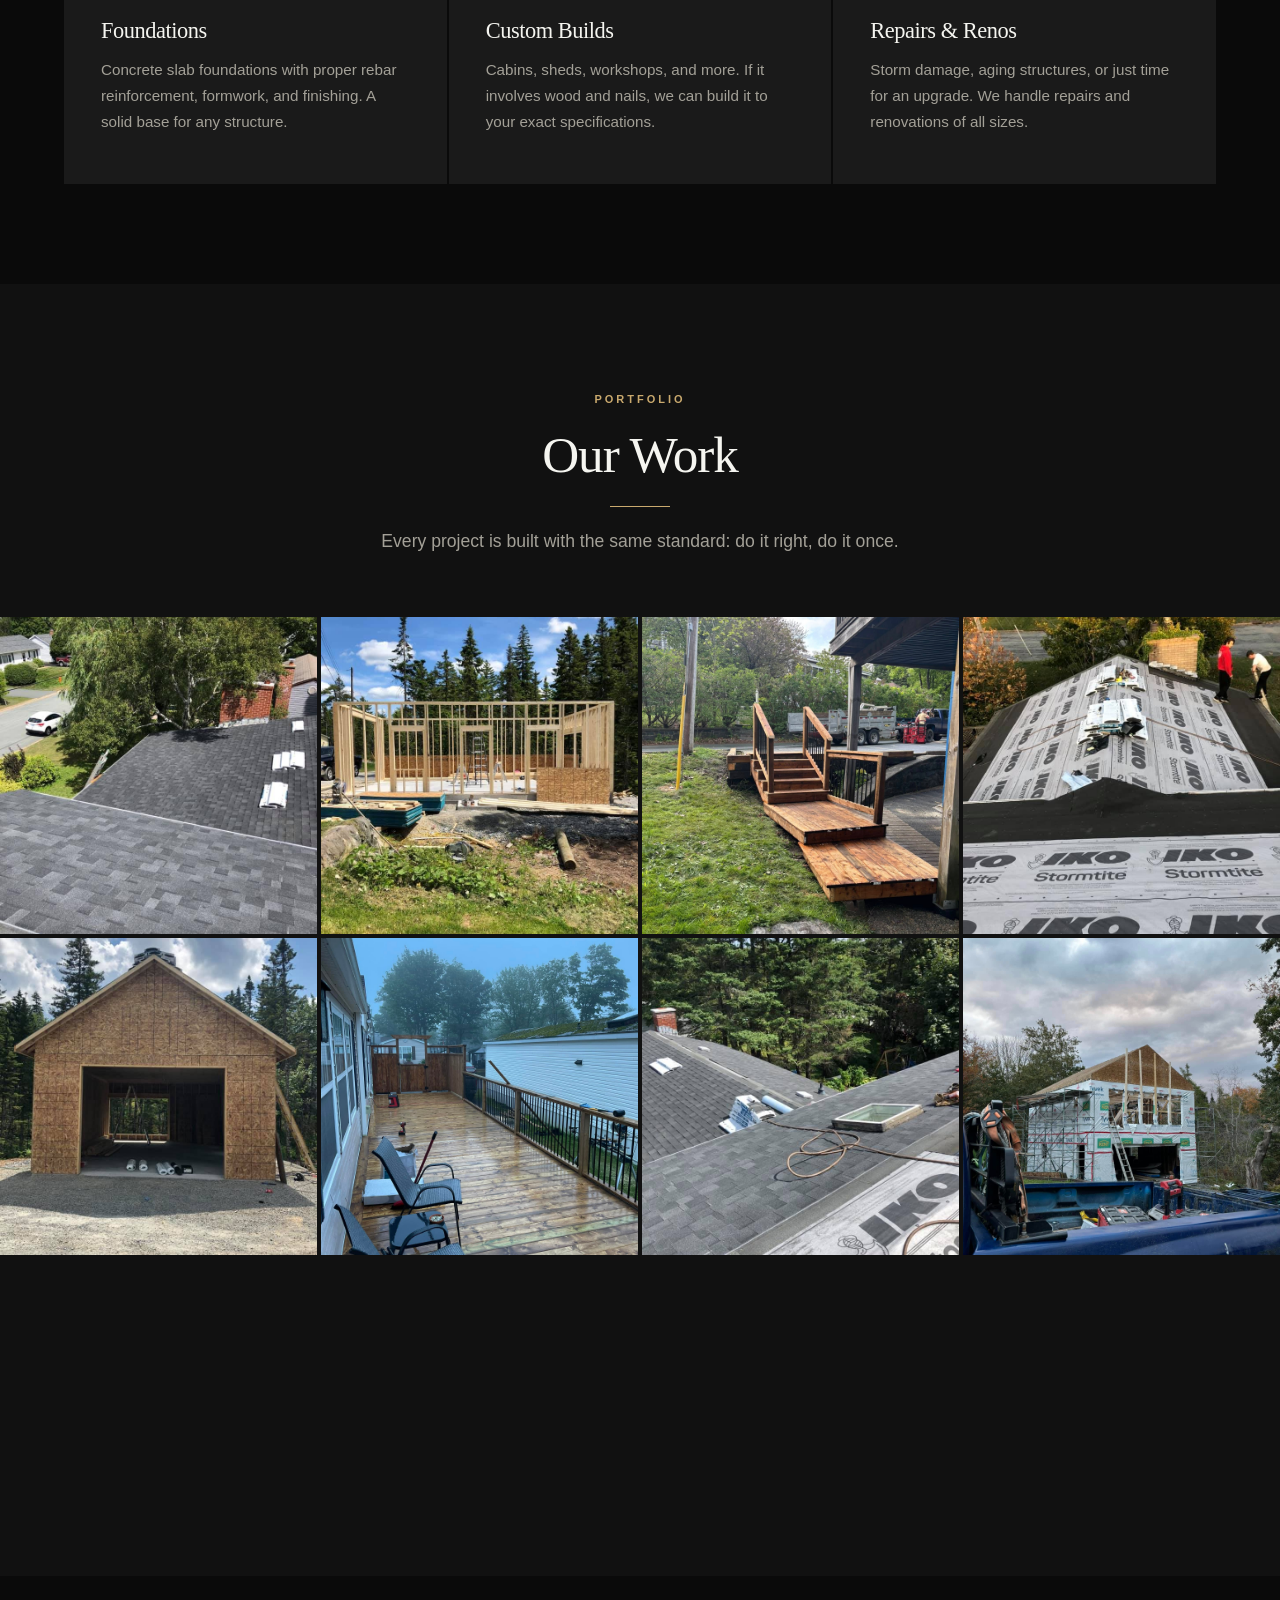
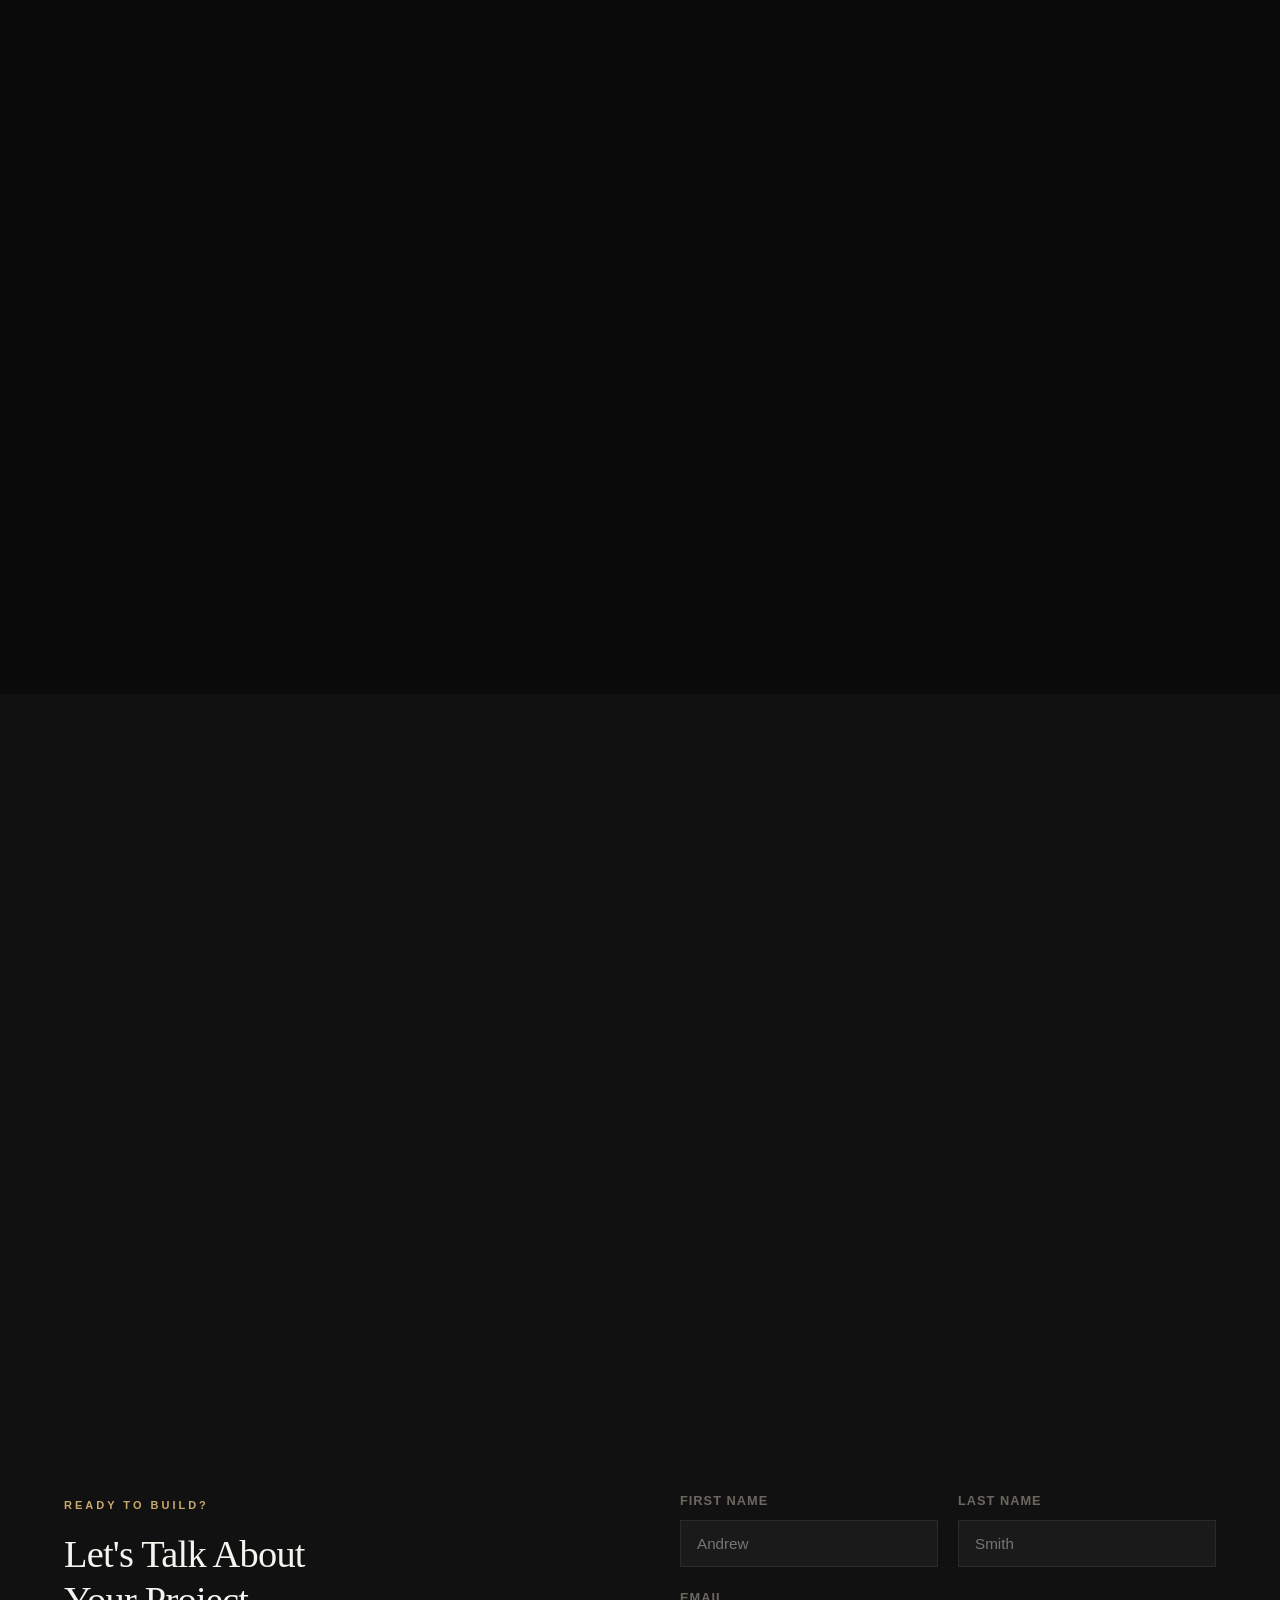
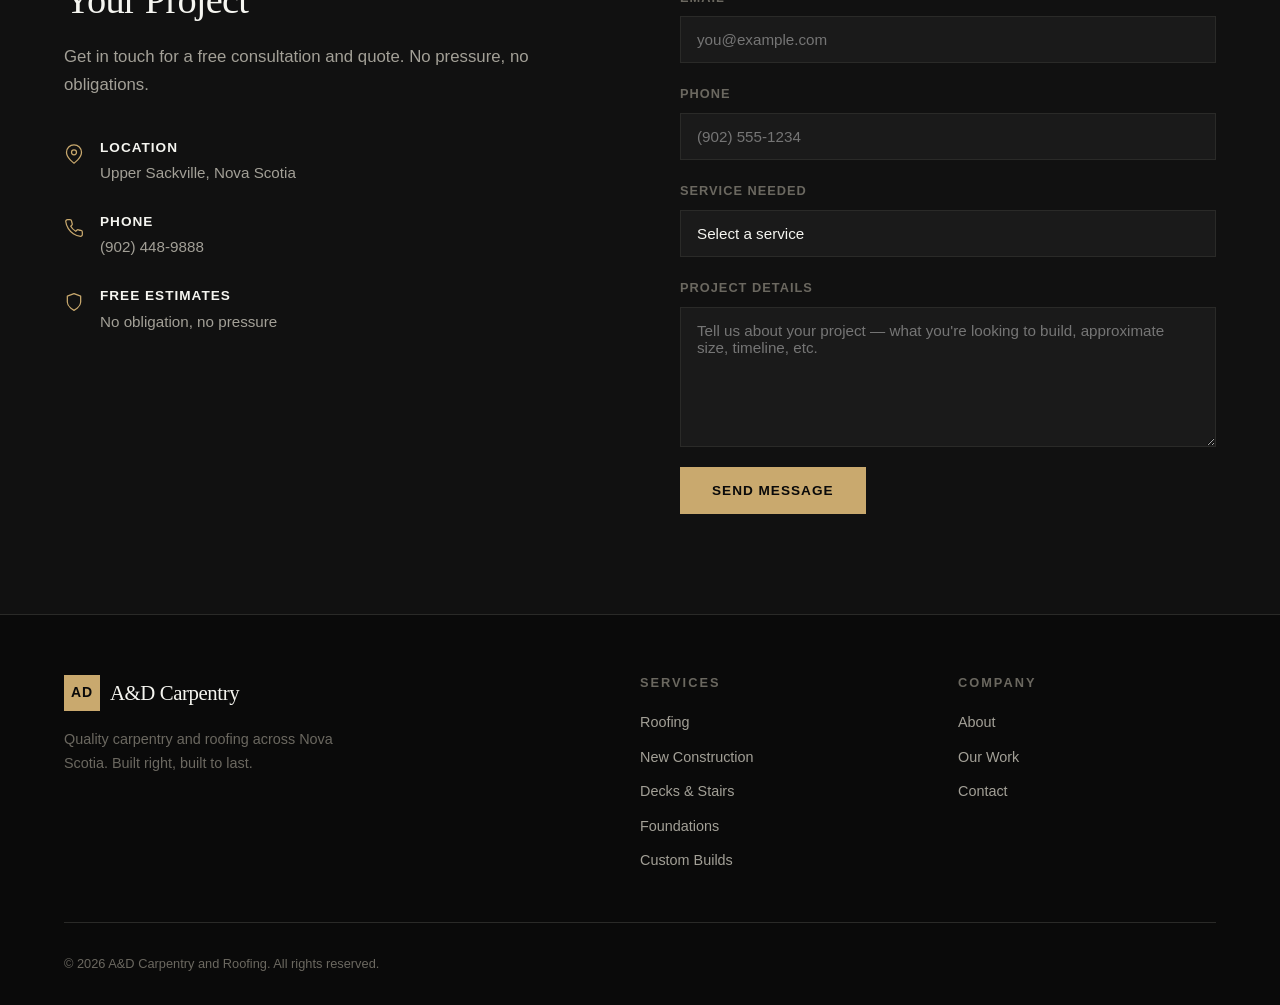
==== commit e39ba323: "Add contact form section to homepage Replaces the CTA section with a full contact form (matching the" ====
--- a/index.html
+++ b/index.html
@@ -22,7 +22,7 @@
         <a href="#work">Our Work</a>
         <a href="#about">About</a>
         <a href="#process">Process</a>
-        <a href="contact" class="nav-cta">Get a Quote</a>
+        <a href="#contact" class="nav-cta">Get a Quote</a>
       </div>
       <button class="nav-toggle" id="navToggle" aria-label="Toggle menu">
         <span></span>
@@ -43,7 +43,7 @@
         <h1>Built Right.<br>Built to Last.</h1>
         <p>Quality craftsmanship for roofing, new construction, decks, and custom builds across Nova Scotia. Based out of Upper Sackville.</p>
         <div class="hero-buttons">
-          <a href="contact" class="btn btn-primary">Request a Quote</a>
+          <a href="#contact" class="btn btn-primary">Request a Quote</a>
           <a href="#work" class="btn btn-outline">View Our Work</a>
         </div>
       </div>
@@ -197,13 +197,81 @@
     </div>
   </section>
 
-  <!-- CTA -->
-  <section class="cta-section">
-    <div class="container scale-in">
-      <span class="section-label">Ready to Build?</span>
-      <h2>Let's Talk About<br>Your Project</h2>
-      <p>Get in touch for a free consultation and quote. No pressure, no obligations.</p>
-      <a href="contact" class="btn btn-primary">Get a Free Quote</a>
+  <!-- Contact -->
+  <section class="section" id="contact" style="background: var(--bg-secondary);">
+    <div class="container">
+      <div class="contact-grid">
+        <div class="contact-info fade-in">
+          <span class="section-label">Ready to Build?</span>
+          <h2>Let's Talk About<br>Your Project</h2>
+          <p>Get in touch for a free consultation and quote. No pressure, no obligations.</p>
+
+          <div class="contact-detail">
+            <div class="contact-detail-icon"><svg xmlns="http://www.w3.org/2000/svg" viewBox="0 0 24 24" stroke-linecap="round" stroke-linejoin="round"><path d="M21 10c0 7-9 13-9 13s-9-6-9-13a9 9 0 0 1 18 0z"/><circle cx="12" cy="10" r="3"/></svg></div>
+            <div>
+              <h4>Location</h4>
+              <p>Upper Sackville, Nova Scotia</p>
+            </div>
+          </div>
+
+          <div class="contact-detail">
+            <div class="contact-detail-icon"><svg xmlns="http://www.w3.org/2000/svg" viewBox="0 0 24 24" stroke-linecap="round" stroke-linejoin="round"><path d="M22 16.92v3a2 2 0 0 1-2.18 2 19.79 19.79 0 0 1-8.63-3.07 19.5 19.5 0 0 1-6-6 19.79 19.79 0 0 1-3.07-8.67A2 2 0 0 1 4.11 2h3a2 2 0 0 1 2 1.72 12.84 12.84 0 0 0 .7 2.81 2 2 0 0 1-.45 2.11L8.09 9.91a16 16 0 0 0 6 6l1.27-1.27a2 2 0 0 1 2.11-.45 12.84 12.84 0 0 0 2.81.7A2 2 0 0 1 22 16.92z"/></svg></div>
+            <div>
+              <h4>Phone</h4>
+              <p><a href="tel:+19024489888" style="color: var(--text-secondary);">(902) 448-9888</a></p>
+            </div>
+          </div>
+
+          <div class="contact-detail">
+            <div class="contact-detail-icon"><svg xmlns="http://www.w3.org/2000/svg" viewBox="0 0 24 24" stroke-linecap="round" stroke-linejoin="round"><path d="M12 22s8-4 8-10V5l-8-3-8 3v7c0 6 8 10 8 10z"/></svg></div>
+            <div>
+              <h4>Free Estimates</h4>
+              <p>No obligation, no pressure</p>
+            </div>
+          </div>
+        </div>
+
+        <form class="contact-form fade-in" action="https://formspree.io/f/YOUR_FORM_ID" method="POST">
+          <div class="form-row">
+            <div class="form-group">
+              <label for="firstName">First Name</label>
+              <input type="text" id="firstName" name="firstName" placeholder="Andrew" required>
+            </div>
+            <div class="form-group">
+              <label for="lastName">Last Name</label>
+              <input type="text" id="lastName" name="lastName" placeholder="Smith" required>
+            </div>
+          </div>
+          <div class="form-group">
+            <label for="email">Email</label>
+            <input type="email" id="email" name="email" placeholder="you@example.com" required>
+          </div>
+          <div class="form-group">
+            <label for="phone">Phone</label>
+            <input type="tel" id="phone" name="phone" placeholder="(902) 555-1234">
+          </div>
+          <div class="form-group">
+            <label for="service">Service Needed</label>
+            <select id="service" name="service" required>
+              <option value="" disabled selected>Select a service</option>
+              <option value="roofing">Roofing</option>
+              <option value="new-construction">New Construction</option>
+              <option value="decks">Decks & Stairs</option>
+              <option value="foundations">Foundations</option>
+              <option value="custom-builds">Custom Builds</option>
+              <option value="repairs">Repairs & Renovations</option>
+              <option value="other">Other</option>
+            </select>
+          </div>
+          <div class="form-group">
+            <label for="message">Project Details</label>
+            <textarea id="message" name="message" placeholder="Tell us about your project — what you're looking to build, approximate size, timeline, etc." required></textarea>
+          </div>
+          <input type="hidden" name="_subject" value="New Quote Request - A&D Carpentry Website">
+          <input type="hidden" name="_next" value="https://jordan904.github.io/ad/thankyou">
+          <button type="submit" class="form-submit">Send Message</button>
+        </form>
+      </div>
     </div>
   </section>
 
--- a/css/styles.css
+++ b/css/styles.css
@@ -239,7 +239,7 @@
 .hero-content {
   max-width: 700px;
   margin: 0 auto;
-  padding-top: 120px;
+  transform: translateY(-60px);
   text-align: center;
 }
 
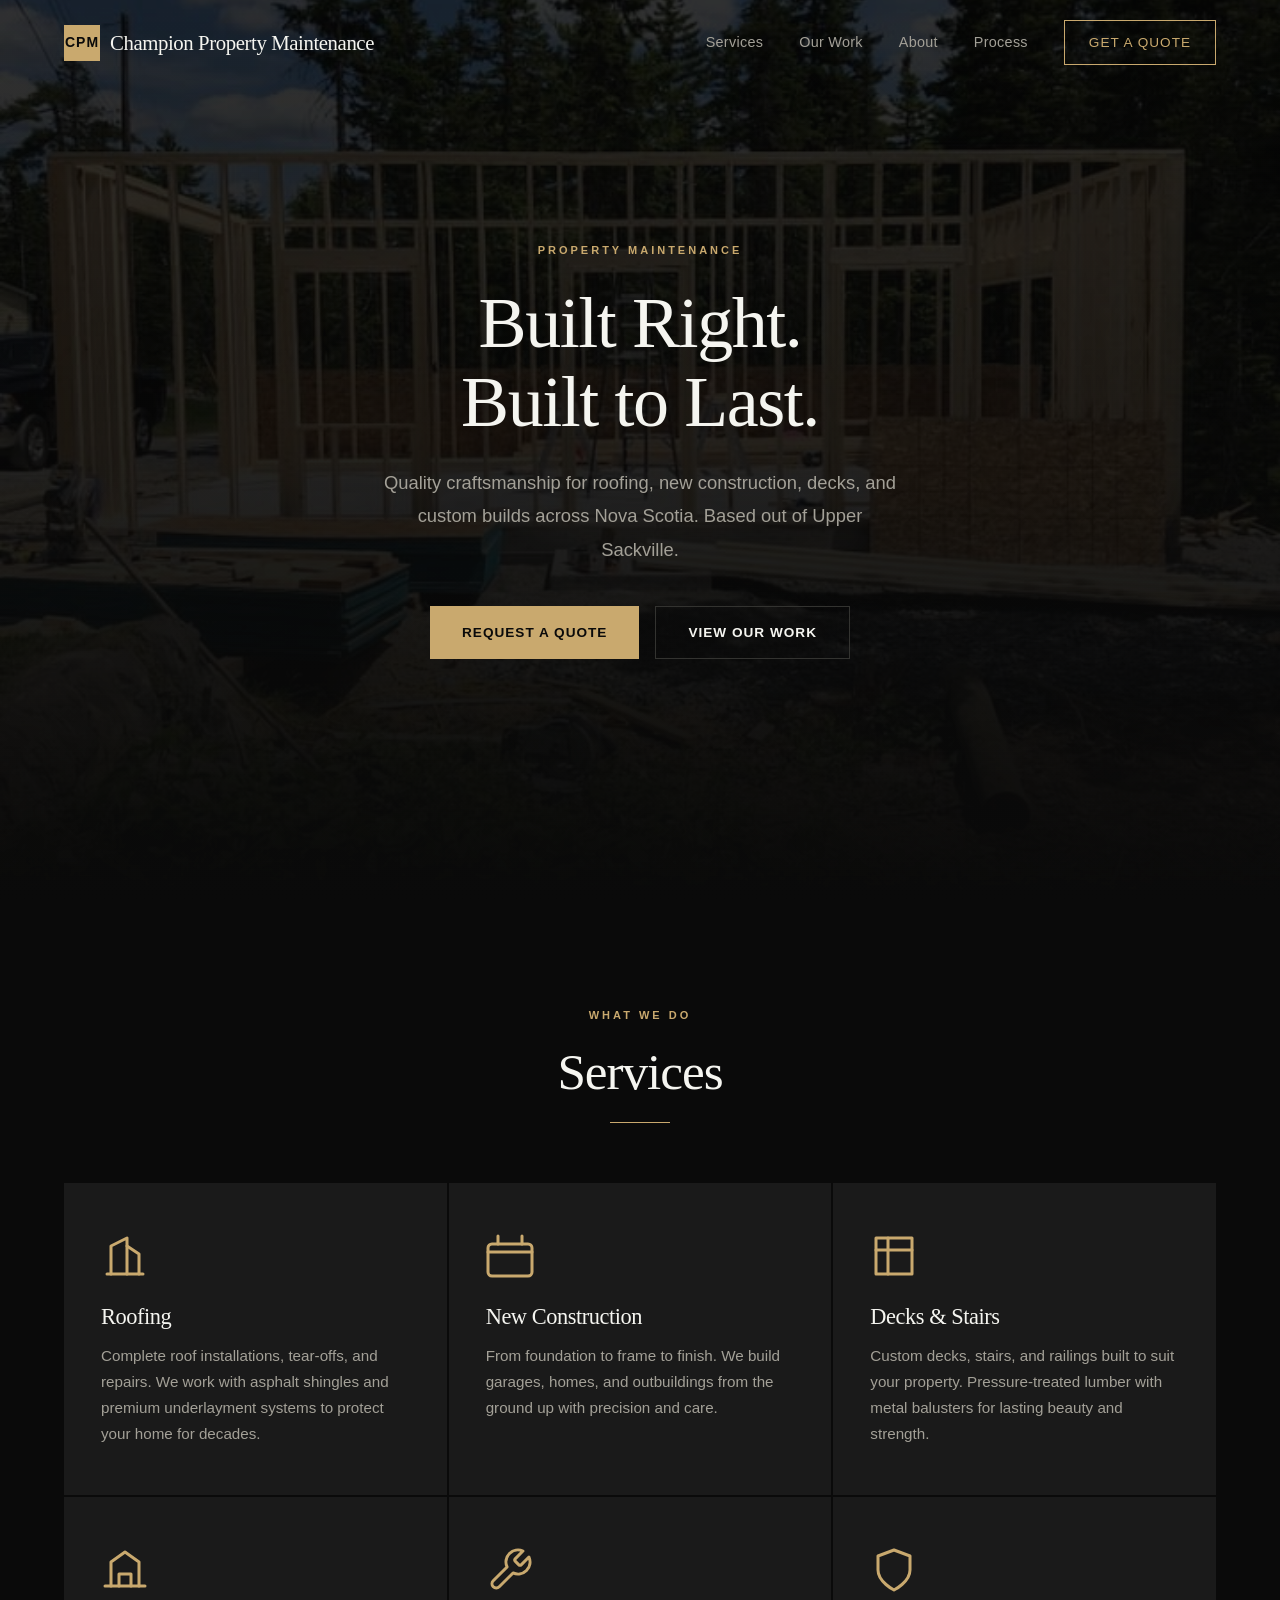
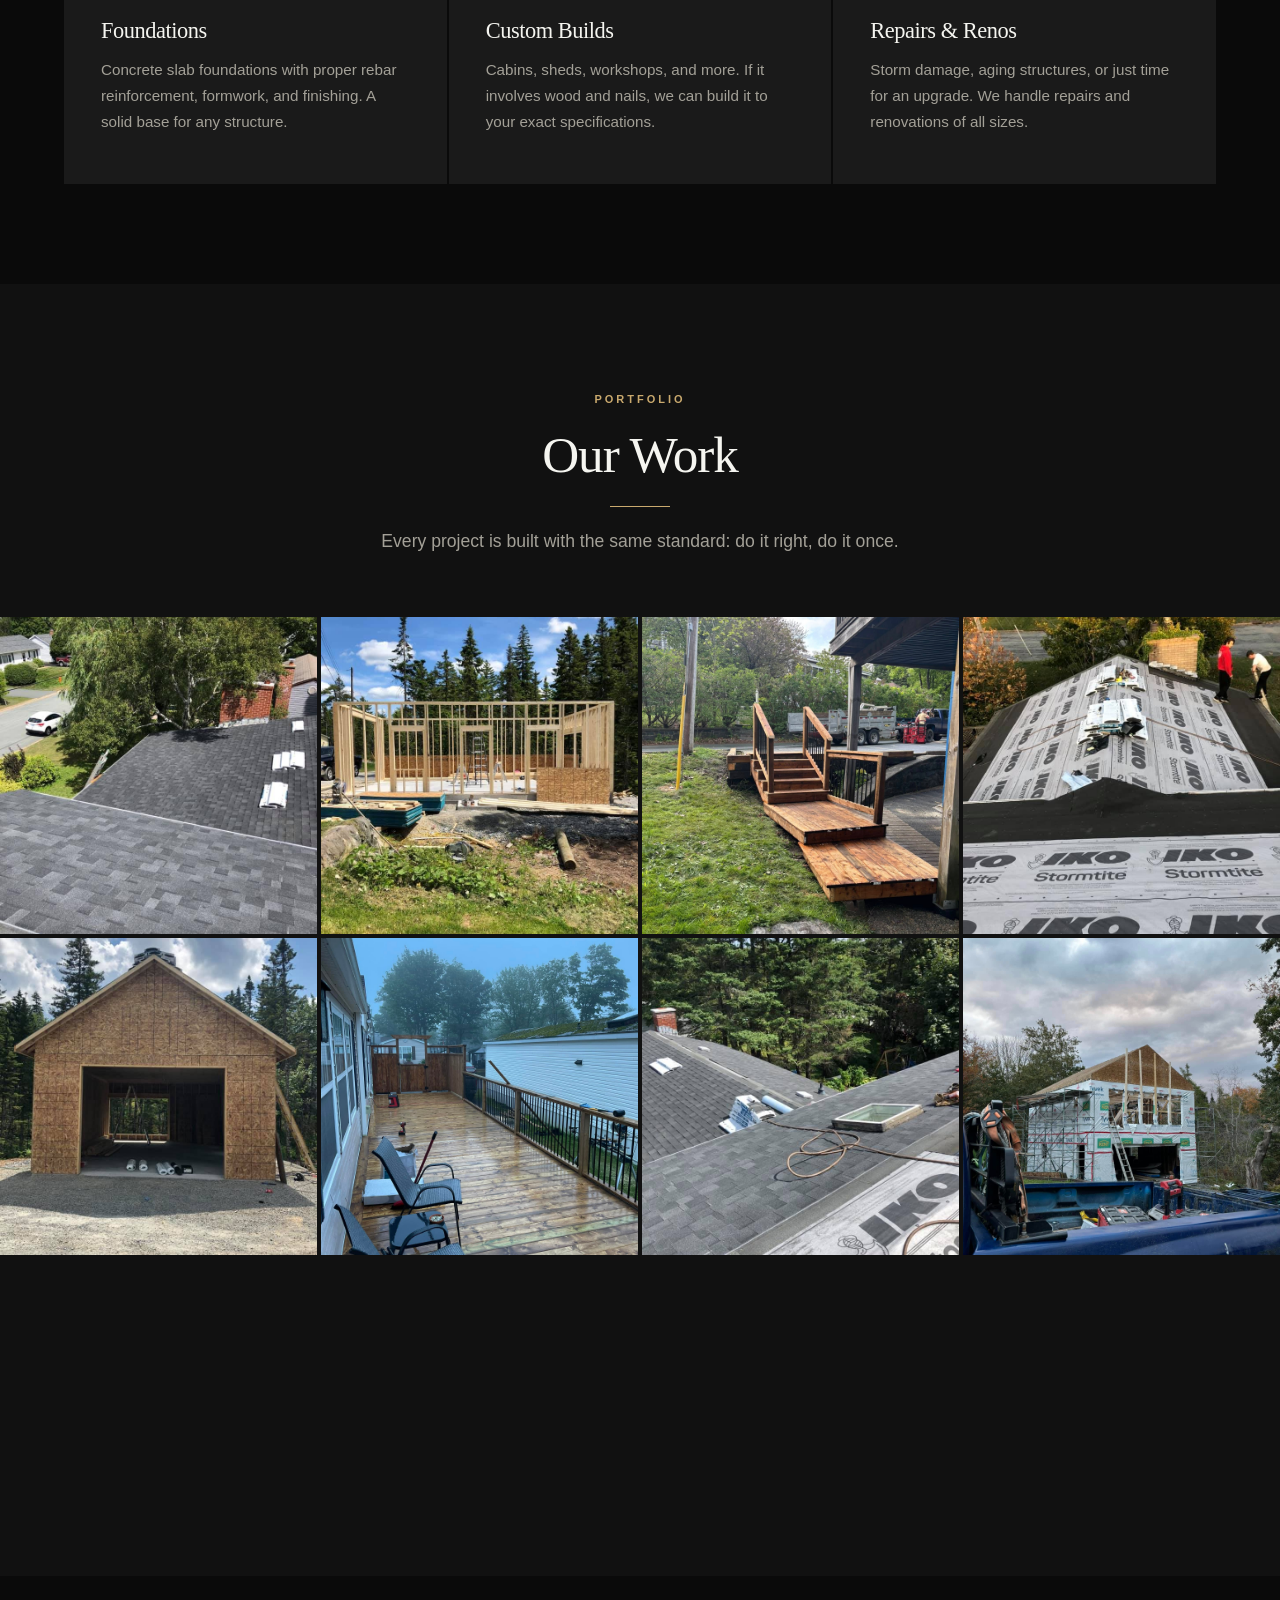
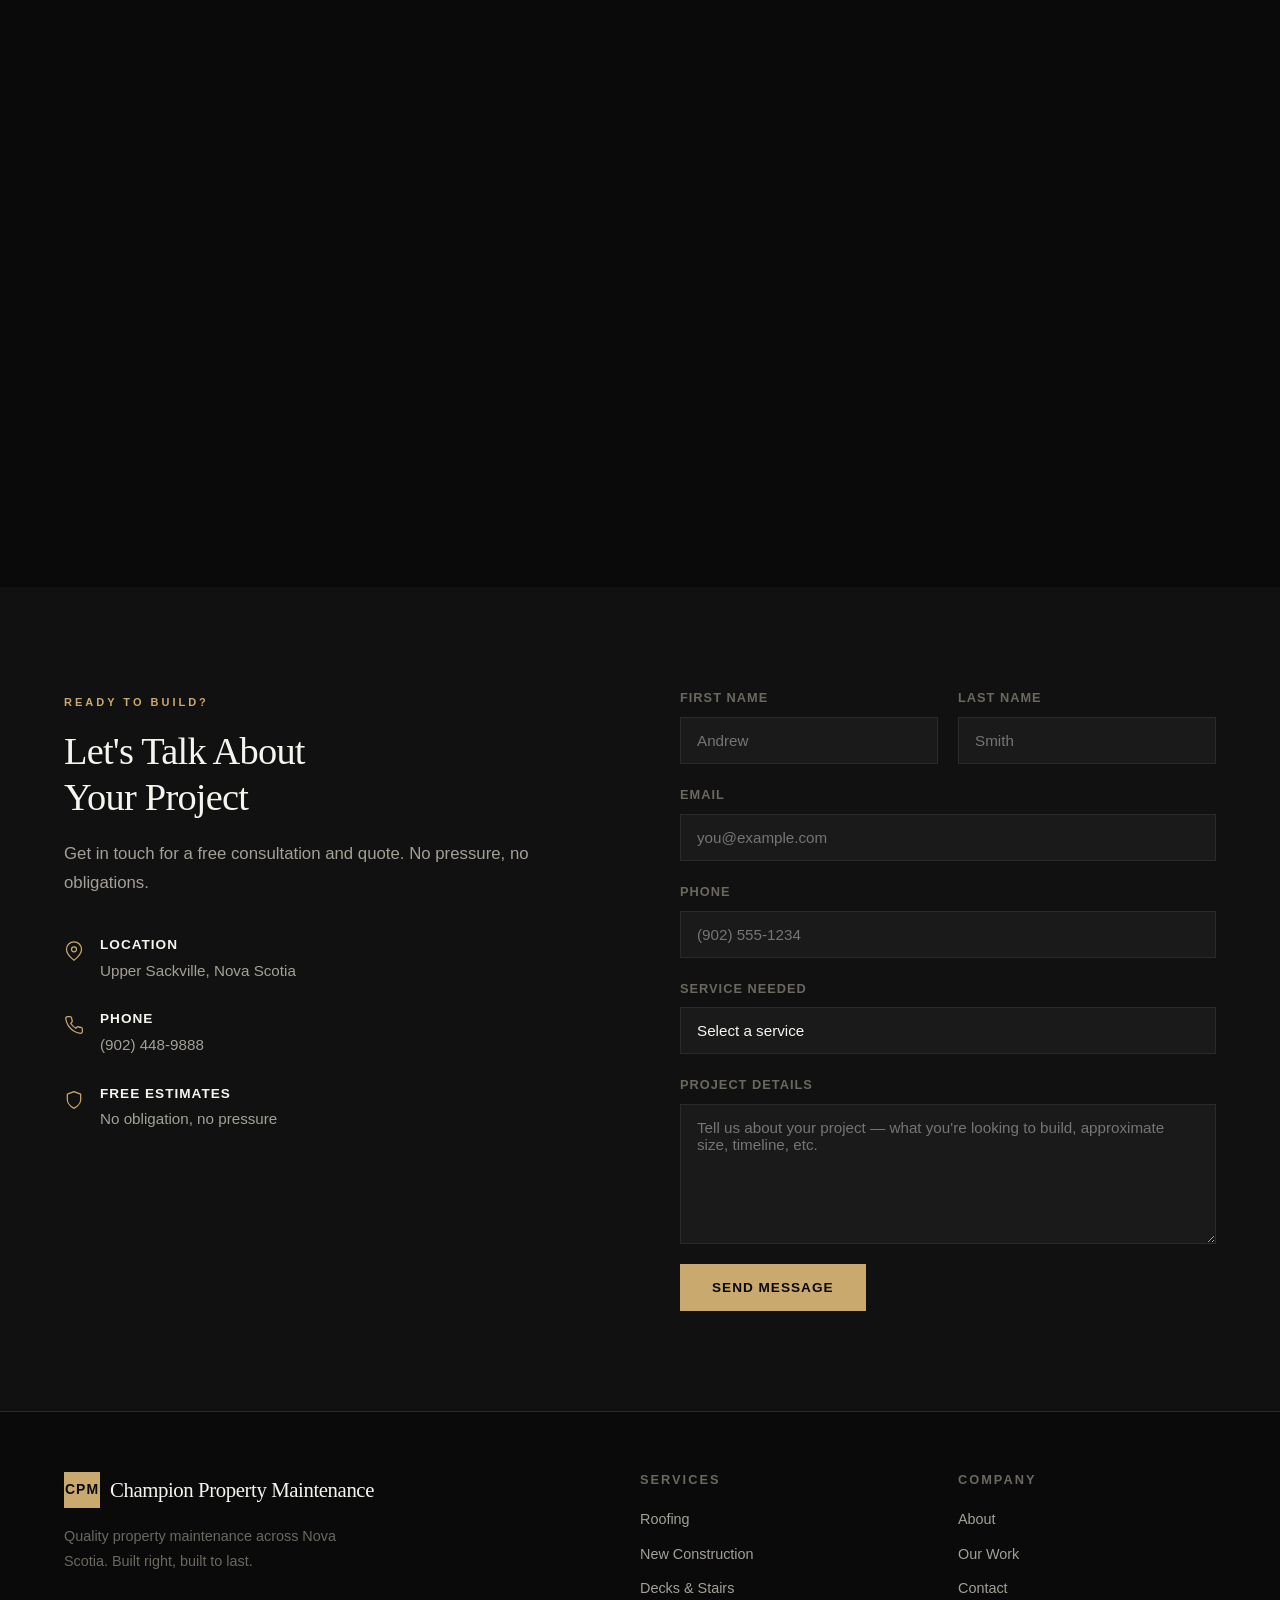
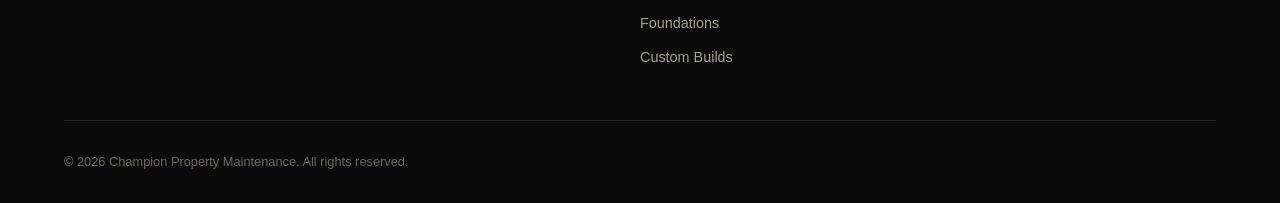
==== commit 82170d54: "Rebrand to Champion Property Maintenance and add testimonials - Rename from A&D Carpentry to Champio" ====
--- a/index.html
+++ b/index.html
@@ -3,10 +3,10 @@
 <head>
   <meta charset="UTF-8">
   <meta name="viewport" content="width=device-width, initial-scale=1.0">
-  <title>A&D Carpentry and Roofing | Nova Scotia</title>
-  <meta name="description" content="Premium carpentry and roofing services in Nova Scotia. New construction, roofing, decks, foundations, and custom builds by Andrew and the A&D team.">
+  <title>Champion Property Maintenance | Nova Scotia</title>
+  <meta name="description" content="Premium property maintenance services in Nova Scotia. New construction, roofing, decks, foundations, and custom builds by the Champion team.">
   <link rel="stylesheet" href="css/styles.css">
-  <link rel="icon" type="image/svg+xml" href="data:image/svg+xml,%3Csvg xmlns='http://www.w3.org/2000/svg' viewBox='0 0 32 32'%3E%3Crect width='32' height='32' fill='%23c9a96e'/%3E%3Ctext x='50%25' y='55%25' dominant-baseline='middle' text-anchor='middle' fill='%230a0a0a' font-family='Georgia' font-weight='400' font-size='15'%3EAD%3C/text%3E%3C/svg%3E">
+  <link rel="icon" type="image/svg+xml" href="data:image/svg+xml,%3Csvg xmlns='http://www.w3.org/2000/svg' viewBox='0 0 32 32'%3E%3Crect width='32' height='32' fill='%23c9a96e'/%3E%3Ctext x='50%25' y='55%25' dominant-baseline='middle' text-anchor='middle' fill='%230a0a0a' font-family='Georgia' font-weight='400' font-size='10'%3ECPM%3C/text%3E%3C/svg%3E">
 </head>
 <body>
 
@@ -14,8 +14,8 @@
   <nav class="navbar" id="navbar">
     <div class="container">
       <a href="index" class="nav-logo">
-        <div class="nav-logo-icon">AD</div>
-        A&D Carpentry
+        <div class="nav-logo-icon">CPM</div>
+        Champion Property Maintenance
       </a>
       <div class="nav-links" id="navLinks">
         <a href="#services">Services</a>
@@ -35,11 +35,11 @@
   <!-- Hero -->
   <section class="hero">
     <div class="hero-bg">
-      <img src="images/a5.jpg" alt="A&D Carpentry building project">
+      <img src="images/a5.jpg" alt="Champion Property Maintenance building project">
     </div>
     <div class="container">
       <div class="hero-content fade-in">
-        <span class="hero-label">Carpentry & Roofing</span>
+        <span class="hero-label">Property Maintenance</span>
         <h1>Built Right.<br>Built to Last.</h1>
         <p>Quality craftsmanship for roofing, new construction, decks, and custom builds across Nova Scotia. Based out of Upper Sackville.</p>
         <div class="hero-buttons">
@@ -137,12 +137,12 @@
     <div class="container">
       <div class="about-grid">
         <div class="about-image slide-left">
-          <img src="images/an9.jpg" alt="A&D Carpentry construction project">
+          <img src="images/an9.jpg" alt="Champion Property Maintenance construction project">
         </div>
         <div class="about-text slide-right">
           <span class="section-label">About Us</span>
           <h2>Honest Work,<br>Every Time</h2>
-          <p>A&D Carpentry and Roofing is based out of Upper Sackville, Nova Scotia, owned and operated by Andrew. We take pride in doing things the right way — quality materials, solid craftsmanship, and clear communication from start to finish.</p>
+          <p>Champion Property Maintenance is based out of Upper Sackville, Nova Scotia, owned and operated by Andrew and Jesse. We take pride in doing things the right way — quality materials, solid craftsmanship, and clear communication from start to finish.</p>
           <p>Whether it's a full roof replacement, a new garage build, or a custom deck, we treat every project like it's our own. No shortcuts, no surprises.</p>
           <div class="about-stats">
             <div>
@@ -154,7 +154,7 @@
               <span class="stat-label">Based</span>
             </div>
             <div>
-              <span class="stat-number">A&D</span>
+              <span class="stat-number">CPM</span>
               <span class="stat-label">Quality</span>
             </div>
           </div>
@@ -192,6 +192,44 @@
           <div class="process-number">04</div>
           <h3>Walkthrough</h3>
           <p>When the job is done, we walk through everything together to make sure you're completely satisfied.</p>
+        </div>
+      </div>
+    </div>
+  </section>
+
+  <!-- Testimonials -->
+  <section class="section" id="reviews">
+    <div class="container">
+      <div class="text-center fade-in">
+        <span class="section-label">Testimonials</span>
+        <h2 class="section-title">What Our Clients Say</h2>
+        <div class="divider"></div>
+      </div>
+
+      <div class="reviews-grid stagger-children">
+        <div class="review-card">
+          <div class="review-stars">&#9733;&#9733;&#9733;&#9733;&#9733;</div>
+          <p class="review-text">"Peter and I would definitely hire Andrew and Jesse what a wonderful job they did on our rail down the steps and great guys to know. We definitely will hire them again in fact we have more work for them coming up. Thank you again Andrew and Jesse."</p>
+          <div class="review-author">Mary Buckler-MacQueen</div>
+          <div class="review-source">Facebook Recommendation</div>
+        </div>
+        <div class="review-card">
+          <div class="review-stars">&#9733;&#9733;&#9733;&#9733;&#9733;</div>
+          <p class="review-text">"These guys built us a new deck and we love it. They were professional, efficient and cleaned up perfectly afterwords. Couldn't be happier about the results - highly recommend!"</p>
+          <div class="review-author">Malik Farhat</div>
+          <div class="review-source">Facebook Recommendation</div>
+        </div>
+        <div class="review-card">
+          <div class="review-stars">&#9733;&#9733;&#9733;&#9733;&#9733;</div>
+          <p class="review-text">"I would definitely recommend Jesse and Andrew because they did an amazing job on my back door. They came the very next day and did the work in no time at all. Please give them a call if you need any work done."</p>
+          <div class="review-author">Tim Findlater</div>
+          <div class="review-source">Facebook Recommendation</div>
+        </div>
+        <div class="review-card">
+          <div class="review-stars">&#9733;&#9733;&#9733;&#9733;&#9733;</div>
+          <p class="review-text">"Great crew! Helped us very quickly with the roof issue caused by the storm."</p>
+          <div class="review-author">Karo Dubi Redden</div>
+          <div class="review-source">Facebook Recommendation</div>
         </div>
       </div>
     </div>
@@ -267,7 +305,7 @@
             <label for="message">Project Details</label>
             <textarea id="message" name="message" placeholder="Tell us about your project — what you're looking to build, approximate size, timeline, etc." required></textarea>
           </div>
-          <input type="hidden" name="_subject" value="New Quote Request - A&D Carpentry Website">
+          <input type="hidden" name="_subject" value="New Quote Request - Champion Property Maintenance Website">
           <input type="hidden" name="_next" value="https://jordan904.github.io/ad/thankyou">
           <button type="submit" class="form-submit">Send Message</button>
         </form>
@@ -281,10 +319,10 @@
       <div class="footer-grid">
         <div class="footer-brand">
           <a href="index" class="nav-logo">
-            <div class="nav-logo-icon">AD</div>
-            A&D Carpentry
+            <div class="nav-logo-icon">CPM</div>
+            Champion Property Maintenance
           </a>
-          <p>Quality carpentry and roofing across Nova Scotia. Built right, built to last.</p>
+          <p>Quality property maintenance across Nova Scotia. Built right, built to last.</p>
         </div>
         <div class="footer-col">
           <h4>Services</h4>
@@ -302,7 +340,7 @@
         </div>
       </div>
       <div class="footer-bottom">
-        <p>&copy; 2026 A&D Carpentry and Roofing. All rights reserved.</p>
+        <p>&copy; 2026 Champion Property Maintenance. All rights reserved.</p>
       </div>
     </div>
   </footer>
--- a/css/styles.css
+++ b/css/styles.css
@@ -510,6 +510,53 @@
   line-height: 1.7;
 }
 
+/* ===== REVIEWS ===== */
+.reviews-grid {
+  display: grid;
+  grid-template-columns: repeat(4, 1fr);
+  gap: 2px;
+  margin-top: 60px;
+}
+
+.review-card {
+  background: var(--bg-card);
+  padding: 40px 32px;
+  border: 1px solid transparent;
+  transition: all var(--transition);
+}
+
+.review-card:hover {
+  background: var(--bg-card-hover);
+  border-color: var(--border);
+}
+
+.review-stars {
+  color: var(--accent);
+  font-size: 1rem;
+  letter-spacing: 2px;
+  margin-bottom: 16px;
+}
+
+.review-text {
+  font-size: 0.95rem;
+  color: var(--text-secondary);
+  line-height: 1.8;
+  margin-bottom: 20px;
+  font-style: italic;
+}
+
+.review-author {
+  font-size: 0.9rem;
+  font-weight: 600;
+  color: var(--text-primary);
+}
+
+.review-source {
+  font-size: 0.8rem;
+  color: var(--text-muted);
+  margin-top: 4px;
+}
+
 /* ===== CTA ===== */
 .cta-section {
   padding: 120px 0;
@@ -972,6 +1019,9 @@
   .services-grid {
     grid-template-columns: repeat(2, 1fr);
   }
+  .reviews-grid {
+    grid-template-columns: repeat(2, 1fr);
+  }
   .gallery-grid {
     grid-template-columns: repeat(3, 1fr);
   }
@@ -1048,6 +1098,10 @@
     grid-template-columns: 1fr;
   }
 
+  .reviews-grid {
+    grid-template-columns: 1fr;
+  }
+
   .contact-grid {
     grid-template-columns: 1fr;
     gap: 60px;
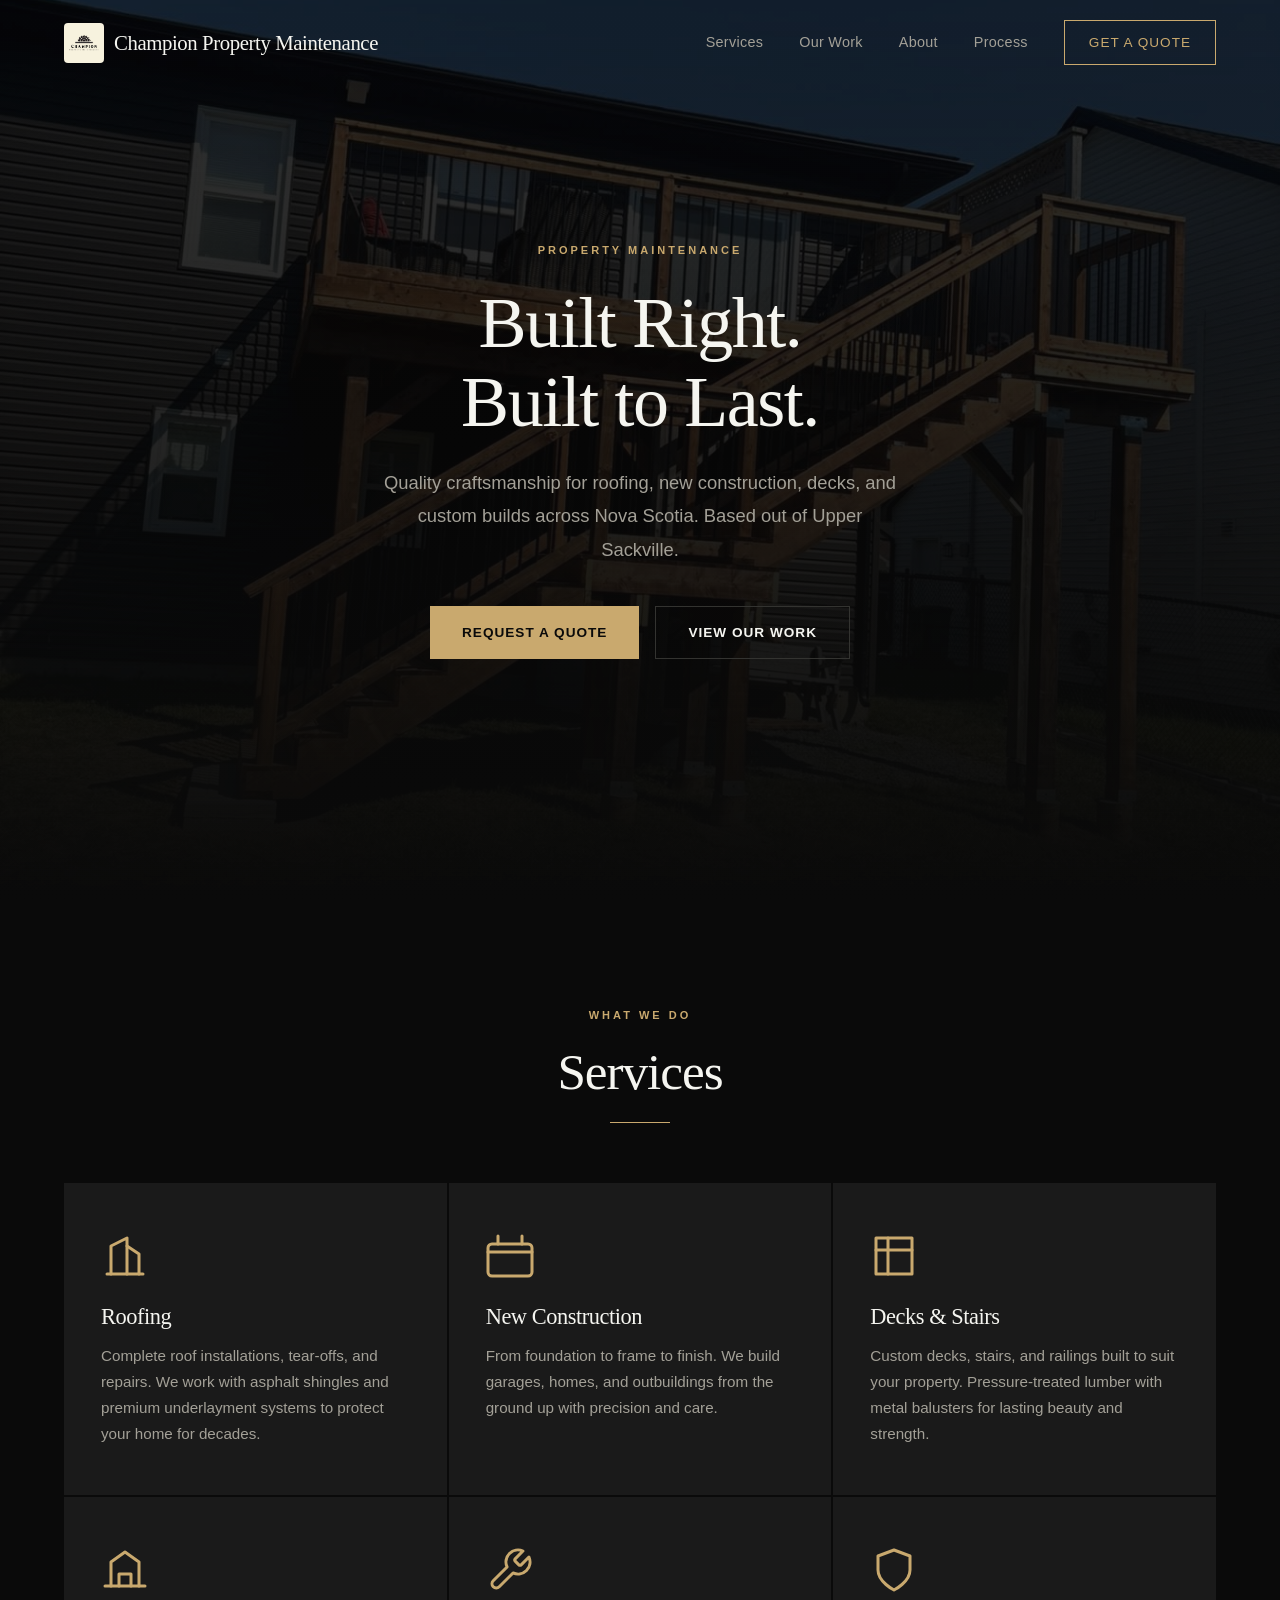
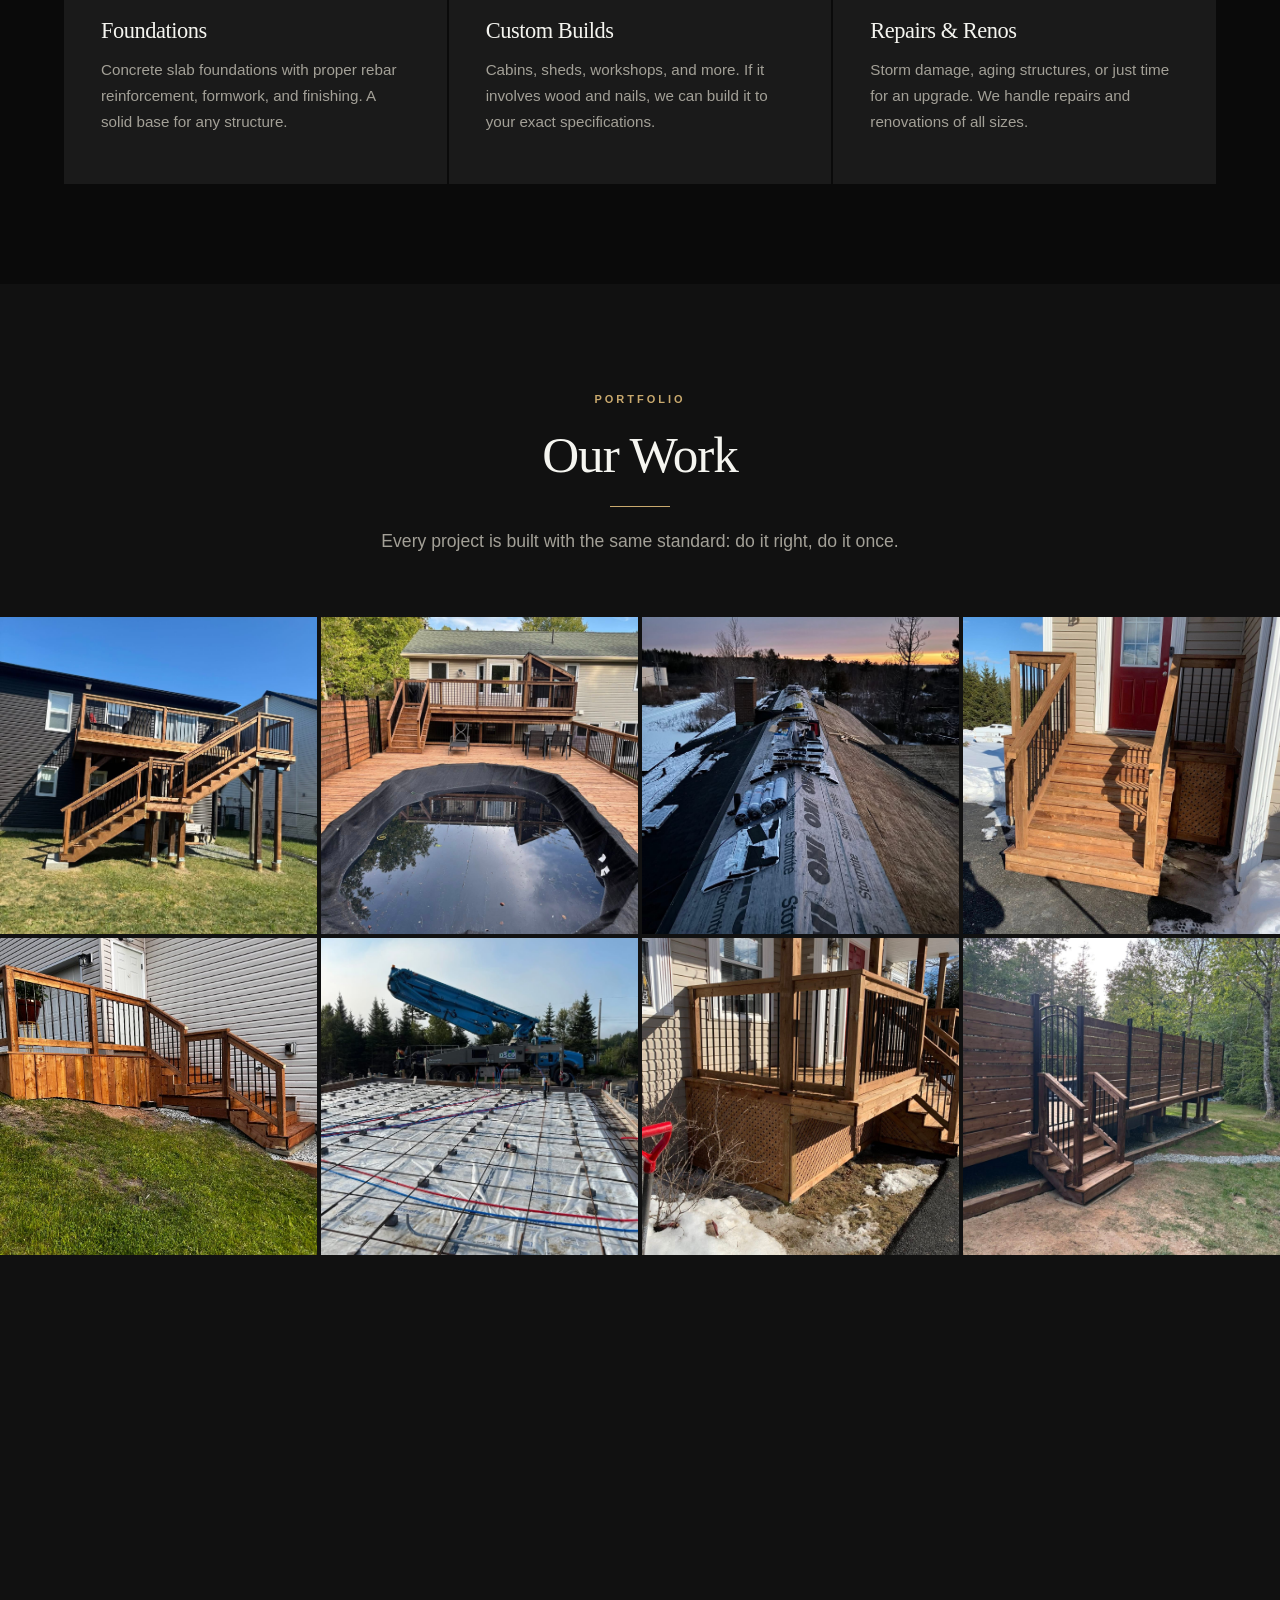
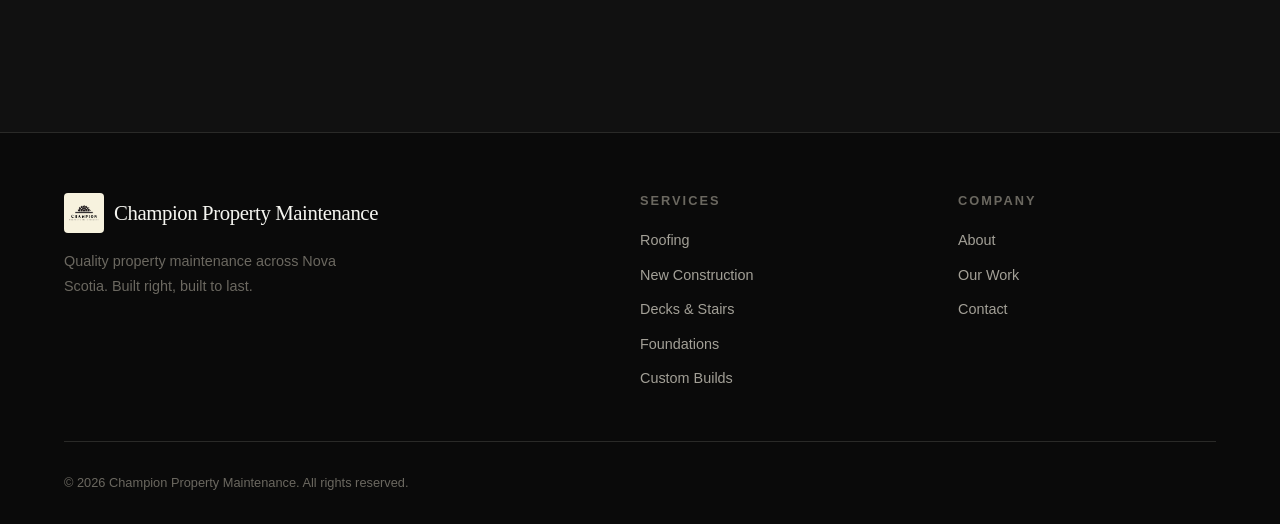
==== commit 9868b966: "Add new photos, logo, testimonials, and rebrand to Champion Property Maintenance - Swap all branding" ====
--- a/index.html
+++ b/index.html
@@ -14,7 +14,7 @@
   <nav class="navbar" id="navbar">
     <div class="container">
       <a href="index" class="nav-logo">
-        <div class="nav-logo-icon">CPM</div>
+        <img src="images/logo.jpg" alt="Champion Property Maintenance" class="nav-logo-img">
         Champion Property Maintenance
       </a>
       <div class="nav-links" id="navLinks">
@@ -35,7 +35,7 @@
   <!-- Hero -->
   <section class="hero">
     <div class="hero-bg">
-      <img src="images/a5.jpg" alt="Champion Property Maintenance building project">
+      <img src="images/stairs.jpg" alt="Champion Property Maintenance building project">
     </div>
     <div class="container">
       <div class="hero-content fade-in">
@@ -117,18 +117,22 @@
       </div>
     </div>
     <div class="gallery-grid" style="margin-top: 60px;">
-      <div class="gallery-item scale-in"><img src="images/an.jpg" alt="Roofing project - shingle installation"></div>
-      <div class="gallery-item scale-in"><img src="images/a5.jpg" alt="New construction framing"></div>
-      <div class="gallery-item scale-in"><img src="images/an7.jpg" alt="Custom deck with stairs and railings"></div>
-      <div class="gallery-item scale-in"><img src="images/and1.jpg" alt="Roof underlayment installation"></div>
-      <div class="gallery-item scale-in"><img src="images/a6.jpg" alt="Garage construction"></div>
-      <div class="gallery-item scale-in"><img src="images/an10.jpg" alt="Finished deck with metal railings"></div>
-      <div class="gallery-item scale-in"><img src="images/and2.jpg" alt="Completed roof with skylights"></div>
-      <div class="gallery-item scale-in"><img src="images/an9.jpg" alt="New home construction"></div>
-      <div class="gallery-item scale-in"><img src="images/a4.jpg" alt="Concrete foundation slab"></div>
-      <div class="gallery-item scale-in"><img src="images/an3.jpg" alt="Foundation formwork with rebar"></div>
-      <div class="gallery-item scale-in"><img src="images/and.jpg" alt="Cabin build in progress"></div>
-      <div class="gallery-item scale-in"><img src="images/and3.jpg" alt="Roofing work in progress"></div>
+      <div class="gallery-item scale-in"><img src="images/stairs.jpg" alt="Custom deck with stairs"></div>
+      <div class="gallery-item scale-in"><img src="images/deck.jpg" alt="Deck build"></div>
+      <div class="gallery-item scale-in"><img src="images/roof.jpg" alt="Roofing project"></div>
+      <div class="gallery-item scale-in"><img src="images/stairs1.jpg" alt="Stairs and railings"></div>
+      <div class="gallery-item scale-in"><img src="images/deck1.jpg" alt="Finished deck"></div>
+      <div class="gallery-item scale-in"><img src="images/conc.jpg" alt="Concrete work"></div>
+      <div class="gallery-item scale-in"><img src="images/stairs2.jpg" alt="Outdoor staircase"></div>
+      <div class="gallery-item scale-in"><img src="images/deck2.jpg" alt="Deck construction"></div>
+      <div class="gallery-item scale-in"><img src="images/roof1.jpg" alt="Roof installation"></div>
+      <div class="gallery-item scale-in"><img src="images/path.jpg" alt="Pathway build"></div>
+      <div class="gallery-item scale-in"><img src="images/bath.jpg" alt="Bathroom renovation"></div>
+      <div class="gallery-item scale-in"><img src="images/floor.jpg" alt="Flooring work"></div>
+      <div class="gallery-item scale-in"><img src="images/deck3.jpg" alt="Deck project"></div>
+      <div class="gallery-item scale-in"><img src="images/stairs3.jpg" alt="Stair build"></div>
+      <div class="gallery-item scale-in"><img src="images/deck4.jpg" alt="Deck with railings"></div>
+      <div class="gallery-item scale-in"><img src="images/stairs4.jpg" alt="Stairs project"></div>
     </div>
   </section>
 
@@ -319,7 +323,7 @@
       <div class="footer-grid">
         <div class="footer-brand">
           <a href="index" class="nav-logo">
-            <div class="nav-logo-icon">CPM</div>
+            <img src="images/logo.jpg" alt="Champion Property Maintenance" class="nav-logo-img">
             Champion Property Maintenance
           </a>
           <p>Quality property maintenance across Nova Scotia. Built right, built to last.</p>
--- a/css/styles.css
+++ b/css/styles.css
@@ -135,6 +135,12 @@
   letter-spacing: 1px;
 }
 
+.nav-logo-img {
+  height: 40px;
+  width: auto;
+  border-radius: 4px;
+}
+
 .nav-links {
   display: flex;
   align-items: center;
